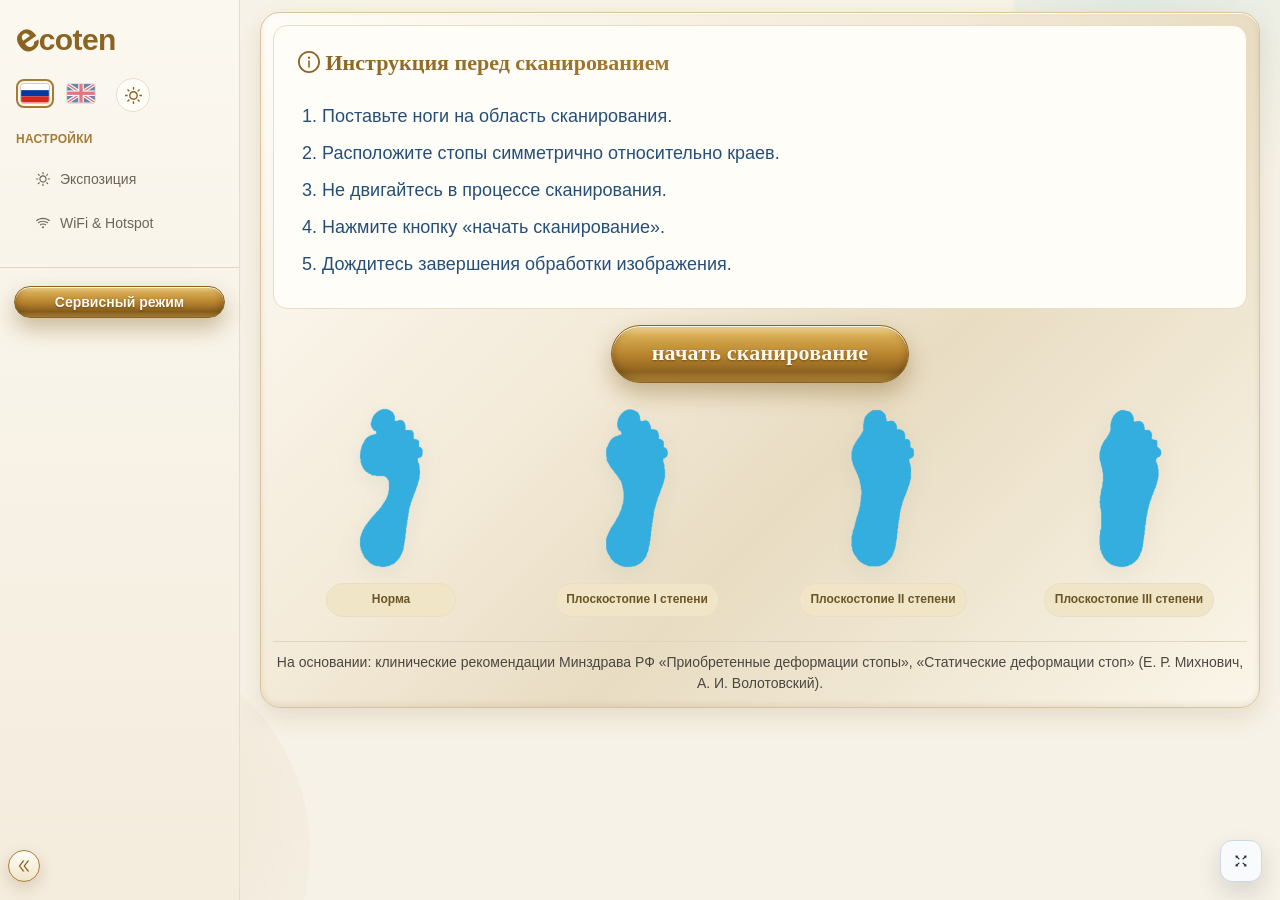
==== index.html @ 7c022a2a "Restore tablet and phone responsive rules" ====
<!doctype html>
<html lang="en">
  <head>
    <meta charset="UTF-8" />
    <meta name="color-scheme" content="light dark" />
    <link rel="icon" href="./favicon.ico" />
    <link rel="manifest" href="./manifest.webmanifest" />
    <meta name="theme-color" content="#1d4ed8" />
    <meta name="viewport" content="width=device-width, initial-scale=1.0" />
    <title>FootScaner</title>
    <script type="module" crossorigin src="./assets/index-CBvebyH_.js"></script>
    <link rel="stylesheet" crossorigin href="./assets/index-CEYb3QQ7.css">
  </head>
  <body><div id="root"></div></body>
</html>
---- assets/index-CEYb3QQ7.css ----
html,body{width:100%;height:100%}input::-ms-clear,input::-ms-reveal{display:none}*,*:before,*:after{box-sizing:border-box}html{font-family:sans-serif;line-height:1.15;-webkit-text-size-adjust:100%;-ms-text-size-adjust:100%;-ms-overflow-style:scrollbar;-webkit-tap-highlight-color:rgba(0,0,0,0)}body{margin:0}[tabindex="-1"]:focus{outline:none}hr{box-sizing:content-box;height:0;overflow:visible}h1,h2,h3,h4,h5,h6{margin-top:0;margin-bottom:.5em;font-weight:500}p{margin-top:0;margin-bottom:1em}abbr[title],abbr[data-original-title]{-webkit-text-decoration:underline dotted;text-decoration:underline dotted;border-bottom:0;cursor:help}address{margin-bottom:1em;font-style:normal;line-height:inherit}input[type=text],input[type=password],input[type=number],textarea{-webkit-appearance:none}ol,ul,dl{margin-top:0;margin-bottom:1em}ol ol,ul ul,ol ul,ul ol{margin-bottom:0}dt{font-weight:500}dd{margin-bottom:.5em;margin-left:0}blockquote{margin:0 0 1em}dfn{font-style:italic}b,strong{font-weight:bolder}small{font-size:80%}sub,sup{position:relative;font-size:75%;line-height:0;vertical-align:baseline}sub{bottom:-.25em}sup{top:-.5em}pre,code,kbd,samp{font-size:1em;font-family:SFMono-Regular,Consolas,Liberation Mono,Menlo,Courier,monospace}pre{margin-top:0;margin-bottom:1em;overflow:auto}figure{margin:0 0 1em}img{vertical-align:middle;border-style:none}a,area,button,[role=button],input:not([type=range]),label,select,summary,textarea{touch-action:manipulation}table{border-collapse:collapse}caption{padding-top:.75em;padding-bottom:.3em;text-align:left;caption-side:bottom}input,button,select,optgroup,textarea{margin:0;color:inherit;font-size:inherit;font-family:inherit;line-height:inherit}button,input{overflow:visible}button,select{text-transform:none}button,html [type=button],[type=reset],[type=submit]{-webkit-appearance:button}button::-moz-focus-inner,[type=button]::-moz-focus-inner,[type=reset]::-moz-focus-inner,[type=submit]::-moz-focus-inner{padding:0;border-style:none}input[type=radio],input[type=checkbox]{box-sizing:border-box;padding:0}input[type=date],input[type=time],input[type=datetime-local],input[type=month]{-webkit-appearance:listbox}textarea{overflow:auto;resize:vertical}fieldset{min-width:0;margin:0;padding:0;border:0}legend{display:block;width:100%;max-width:100%;margin-bottom:.5em;padding:0;color:inherit;font-size:1.5em;line-height:inherit;white-space:normal}progress{vertical-align:baseline}[type=number]::-webkit-inner-spin-button,[type=number]::-webkit-outer-spin-button{height:auto}[type=search]{outline-offset:-2px;-webkit-appearance:none}[type=search]::-webkit-search-cancel-button,[type=search]::-webkit-search-decoration{-webkit-appearance:none}::-webkit-file-upload-button{font:inherit;-webkit-appearance:button}output{display:inline-block}summary{display:list-item}template{display:none}[hidden]{display:none!important}.camera-preview-image{margin-top:8px}.camera-preview-image .ant-image{display:block;width:100%}.camera-preview-image .ant-image-img{display:block;width:100%;height:180px;object-fit:contain;border-radius:12px;background:#f5f7fb}.camera-preview-image .ant-image-mask{border-radius:12px}.camera-preview-loader{display:flex;align-items:center;justify-content:center;width:100%;height:180px;border-radius:12px;background:#f5f7fb}@media(max-width:767px){.camera-bindings-actions{width:100%;display:grid;grid-template-columns:1fr;gap:8px}.camera-bindings-actions .ant-btn{width:100%}.camera-bindings-table .ant-table-cell{padding:8px!important}.camera-bindings-table .ant-radio-group{display:flex;flex-wrap:wrap;gap:8px}.camera-bindings-table .ant-radio-wrapper{margin-inline-end:0}.camera-preview-image .ant-image-img,.camera-preview-loader{height:160px}}.camera-settings-page{width:100%;max-width:1500px}.camera-settings-actions{margin-top:12px}.camera-settings-empty{margin-top:20px;margin-bottom:0}.camera-mask-grid,.camera-settings-preview-alert{margin-top:16px}.camera-preview-image{display:block;width:100%;height:auto;margin-top:10px;border-radius:6px;background:#111}.camera-mask-editor{position:relative;width:100%;margin-top:10px;line-height:0;overflow:hidden;border-radius:6px;background:#111;touch-action:none;-webkit-user-select:none;user-select:none}.camera-mask-editor img{display:block;width:100%;height:auto;pointer-events:none}.camera-mask-editor svg{position:absolute;inset:0;width:100%;height:100%;cursor:crosshair;touch-action:none}.camera-mask-rect{fill:#00000094;stroke:#ff4d4f;stroke-width:2px;cursor:move}.camera-mask-handle{fill:#fff;stroke:#ff4d4f;stroke-width:2px;cursor:nwse-resize}.exposure-controls{display:flex;align-items:center;gap:16px;max-width:900px}.exposure-slider{flex:1;min-width:220px}@media(max-width:767px){.exposure-controls{align-items:stretch;flex-direction:column;gap:6px}}.auto-exposure-btn{height:44px;padding:0 22px;font-size:16px;border-radius:10px}.auto-exposure-status{margin-top:12px;padding:12px 14px;border:1px solid #d9e2ef;border-radius:10px;background:#f8fbff}.auto-exposure-meta{display:flex;align-items:center;gap:12px;flex-wrap:wrap;font-size:14px;color:#475569}.auto-exposure-meta>span:first-child{flex:1}.focus-table-wrap{overflow-x:auto}@media(max-width:767px){.focus-settings-page .ant-card-head{min-height:44px;padding:0 10px}.focus-settings-page .ant-card-head-title{font-size:16px}.focus-settings-page .ant-card-body{padding:10px}.focus-actions-row{width:100%;display:grid;grid-template-columns:1fr;gap:8px}.focus-actions-row .ant-btn{width:100%}.focus-stats-row{width:100%;gap:10px!important}.focus-stats-row .ant-statistic{width:100%}}.frp-config-editor textarea{font-family:Fira Code,Courier New,monospace}@media(max-width:767px){.frp-settings-page .ant-card-head{min-height:44px;padding:0 10px}.frp-settings-page .ant-card-head-title{font-size:16px}.frp-settings-page .ant-card-body{padding:10px}.frp-action-row{width:100%;display:grid;grid-template-columns:1fr;gap:8px}.frp-action-row .ant-btn{width:100%}}.xterm{cursor:text;position:relative;user-select:none;-ms-user-select:none;-webkit-user-select:none}.xterm.focus,.xterm:focus{outline:none}.xterm .xterm-helpers{position:absolute;top:0;z-index:5}.xterm .xterm-helper-textarea{padding:0;border:0;margin:0;position:absolute;opacity:0;left:-9999em;top:0;width:0;height:0;z-index:-5;white-space:nowrap;overflow:hidden;resize:none}.xterm .composition-view{background:#000;color:#fff;display:none;position:absolute;white-space:nowrap;z-index:1}.xterm .composition-view.active{display:block}.xterm .xterm-viewport{background-color:#000;overflow-y:scroll;cursor:default;position:absolute;inset:0}.xterm .xterm-screen{position:relative}.xterm .xterm-screen canvas{position:absolute;left:0;top:0}.xterm-char-measure-element{display:inline-block;visibility:hidden;position:absolute;top:0;left:-9999em;line-height:normal}.xterm.enable-mouse-events{cursor:default}.xterm.xterm-cursor-pointer,.xterm .xterm-cursor-pointer{cursor:pointer}.xterm.column-select.focus{cursor:crosshair}.xterm .xterm-accessibility:not(.debug),.xterm .xterm-message{position:absolute;inset:0;z-index:10;color:transparent;pointer-events:none}.xterm .xterm-accessibility-tree:not(.debug) *::selection{color:transparent}.xterm .xterm-accessibility-tree{font-family:monospace;-webkit-user-select:text;user-select:text;white-space:pre}.xterm .xterm-accessibility-tree>div{transform-origin:left;width:fit-content}.xterm .live-region{position:absolute;left:-9999px;width:1px;height:1px;overflow:hidden}.xterm-dim{opacity:1!important}.xterm-underline-1{text-decoration:underline}.xterm-underline-2{text-decoration:double underline}.xterm-underline-3{text-decoration:wavy underline}.xterm-underline-4{text-decoration:dotted underline}.xterm-underline-5{text-decoration:dashed underline}.xterm-overline{text-decoration:overline}.xterm-overline.xterm-underline-1{text-decoration:overline underline}.xterm-overline.xterm-underline-2{text-decoration:overline double underline}.xterm-overline.xterm-underline-3{text-decoration:overline wavy underline}.xterm-overline.xterm-underline-4{text-decoration:overline dotted underline}.xterm-overline.xterm-underline-5{text-decoration:overline dashed underline}.xterm-strikethrough{text-decoration:line-through}.xterm-screen .xterm-decoration-container .xterm-decoration{z-index:6;position:absolute}.xterm-screen .xterm-decoration-container .xterm-decoration.xterm-decoration-top-layer{z-index:7}.xterm-decoration-overview-ruler{z-index:8;position:absolute;top:0;right:0;pointer-events:none}.xterm-decoration-top{z-index:2;position:relative}.xterm .xterm-scrollable-element>.scrollbar{cursor:default}.xterm .xterm-scrollable-element>.scrollbar>.scra{cursor:pointer;font-size:11px!important}.xterm .xterm-scrollable-element>.visible{opacity:1;background:#0000;transition:opacity .1s linear;z-index:11}.xterm .xterm-scrollable-element>.invisible{opacity:0;pointer-events:none}.xterm .xterm-scrollable-element>.invisible.fade{transition:opacity .8s linear}.xterm .xterm-scrollable-element>.shadow{position:absolute;display:none}.xterm .xterm-scrollable-element>.shadow.top{display:block;top:0;left:3px;height:3px;width:100%;box-shadow:var(--vscode-scrollbar-shadow, #000) 0 6px 6px -6px inset}.xterm .xterm-scrollable-element>.shadow.left{display:block;top:3px;left:0;height:100%;width:3px;box-shadow:var(--vscode-scrollbar-shadow, #000) 6px 0 6px -6px inset}.xterm .xterm-scrollable-element>.shadow.top-left-corner{display:block;top:0;left:0;height:3px;width:3px}.xterm .xterm-scrollable-element>.shadow.top.left{box-shadow:var(--vscode-scrollbar-shadow, #000) 6px 0 6px -6px inset}.diag-page{width:100%}.diag-finding{border-left-width:4px}.diag-critical{border-left-color:#cf1322}.diag-warning{border-left-color:#fa8c16}.diag-info{border-left-color:#1677ff}.diag-raw{max-height:360px;overflow:auto;background:#0d1117;color:#c9d1d9;padding:12px;border-radius:6px;font-size:12px;line-height:1.5;white-space:pre-wrap;word-break:break-word}.diag-terminal{width:100%;height:60vh;min-height:380px;background:#0d1117;border-radius:6px;padding:8px;overflow:hidden}.scan-page{height:100%;width:100%}.scan-page{--scan-accent: #f4a6b8;--scan-accent-tint: #fdeef3;--scan-accent-edge: #f3c6d2;--scan-accent-hover: #ef8fa6;--scan-accent-active: #e87e98}.scan-page[data-scan-theme=mustard]{--scan-accent: #e0a62b;--scan-accent-tint: #fdf3dd;--scan-accent-edge: #f0d59a;--scan-accent-hover: #d2981d;--scan-accent-active: #c28b16}.scan-page[data-scan-theme=teal]{--scan-accent: #1aa6a6;--scan-accent-tint: #e2f6f6;--scan-accent-edge: #a9e0e0;--scan-accent-hover: #169191;--scan-accent-active: #127c7c}.scan-page[data-scan-theme=coral]{--scan-accent: #f0805a;--scan-accent-tint: #fdeee8;--scan-accent-edge: #f6c4b0;--scan-accent-hover: #e06d45;--scan-accent-active: #cf5d37}.scan-page[data-scan-theme=sage]{--scan-accent: #7fb069;--scan-accent-tint: #eef6ea;--scan-accent-edge: #c6dfb8;--scan-accent-hover: #6f9d5b;--scan-accent-active: #61894f}.scan-page[data-scan-theme=violet]{--scan-accent: #7c3aed;--scan-accent-tint: #f1eafe;--scan-accent-edge: #d6c2fb;--scan-accent-hover: #6d28d9;--scan-accent-active: #5b21b6}.scan-page[data-scan-theme=indigo]{--scan-accent: #1d4ed8;--scan-accent-tint: #e8eefc;--scan-accent-edge: #bcd0f7;--scan-accent-hover: #1a44bd;--scan-accent-active: #17399f}.scan-page[data-scan-theme=magenta]{--scan-accent: #d61f8c;--scan-accent-tint: #fce6f3;--scan-accent-edge: #f7b8dd;--scan-accent-hover: #bd1a7b;--scan-accent-active: #a3156a}.scan-page[data-scan-theme=emerald]{--scan-accent: #059669;--scan-accent-tint: #e3f7ef;--scan-accent-edge: #a8e3cd;--scan-accent-hover: #048357;--scan-accent-active: #047048}.scan-page[data-scan-theme=azure]{--scan-accent: #0ea5e9;--scan-accent-tint: #e5f5fd;--scan-accent-edge: #a5dbf5;--scan-accent-hover: #0c91cf;--scan-accent-active: #0a7db3}.scan-theme-switch{display:flex;gap:8px;flex-wrap:wrap;justify-content:center;align-items:center;padding:4px 0}.scan-theme-swatch{width:34px;height:34px;border-radius:50%;border:2px solid transparent;cursor:pointer;padding:0;box-shadow:inset 0 0 0 1px #00000014}.scan-theme-swatch.is-active{border-color:#1d4ed8;box-shadow:0 0 0 2px #fff,0 0 0 4px #1d4ed8}.scan-page>.ant-space-item:first-child{flex:1;min-height:0}.scan-instruction-card{border:1px solid #dfe6ee;border-radius:8px;height:100%;width:100%}.scan-instruction-card .ant-card-body{height:100%}.scan-placeholder-wrap{display:flex;flex-direction:column;gap:16px;height:100%;min-height:0}.scan-placeholder-wrap>.scan-info-box{flex:0 0 auto}.scan-start-btn-row{flex:0 0 auto;display:flex;justify-content:center}.scan-reference-grow{flex:1 1 auto;min-height:0;display:flex}.scan-info-box{background:var(--scan-accent-tint, #dbe9f8);border:1px solid var(--scan-accent-edge, #c9dbee);border-radius:8px;padding:20px 24px;font-size:18px}.scan-rule-title{margin-bottom:14px;color:#27517b;font-weight:600;font-size:22px}.scan-rules{margin:0;padding-left:24px;color:#264f78;font-size:18px;line-height:1.45}.scan-rules li{margin-bottom:10px}.scan-rules li:last-child{margin-bottom:0}.scan-progress-box{display:flex;flex-direction:column;gap:12px;background:#edf3fb;border:1px solid #d6e4f3;border-radius:8px;padding:20px 24px;width:100%;font-size:18px}.scan-result-header{display:flex;justify-content:space-between;align-items:center;gap:12px;margin-bottom:6px}.scan-result-preview-wrap{flex:1 1 auto;min-height:0;height:auto;border:1px solid #dbe3ef;border-radius:12px;background:#f6f9fd;padding:10px;display:flex;align-items:center;justify-content:center}.scan-result-image{max-height:100%;max-width:100%;width:auto;height:auto;object-fit:contain;cursor:zoom-in;border-radius:10px;margin:auto}.scan-result-image .ant-image-img{max-height:100%;max-width:100%;width:auto;height:auto;object-fit:contain;border-radius:10px}.scan-save-native-btn{width:100%;height:auto;min-height:44px;padding:10px 14px;border-radius:10px;white-space:normal;line-height:1.3;text-align:center;justify-content:center}.scan-instruction-card .ant-btn-lg{height:52px;padding:0 26px;font-size:18px;border-radius:10px}.scan-instruction-card .scan-start-btn.ant-btn{border-radius:999px;height:58px;padding:0 40px;font-size:20px;font-weight:600;color:#fff;background:var(--scan-accent, #f4a6b8);border:1px solid var(--scan-accent, #f4a6b8);box-shadow:0 4px 14px #0f172a1f}.scan-instruction-card .scan-start-btn.ant-btn:hover,.scan-instruction-card .scan-start-btn.ant-btn:focus{color:#fff;background:var(--scan-accent-hover, #ef8fa6);border-color:var(--scan-accent-hover, #ef8fa6)}.scan-instruction-card .scan-start-btn.ant-btn:active{background:var(--scan-accent-active, #e87e98);border-color:var(--scan-accent-active, #e87e98)}.scan-instruction-card .scan-start-btn.ant-btn:disabled{color:#fff;background:var(--scan-accent, #f4a6b8);border-color:var(--scan-accent, #f4a6b8);opacity:.6}.scan-progress-box .ant-typography{font-size:18px}.scan-capture-done-alert{margin-top:2px}.flatfoot-reference{margin:0;display:flex;flex-direction:column;align-items:stretch;gap:8px;width:100%;flex:1 1 auto;min-height:0}.flatfoot-reference-plates{display:flex;flex:1 1 auto;min-width:0;min-height:0}.flatfoot-reference-image{max-width:100%;max-height:100%;width:auto;height:auto;object-fit:contain;margin:auto;display:block}.flatfoot-reference-notice{flex:0 0 auto;min-width:0;border-left:0;padding-left:0;font-size:14px;font-weight:700;line-height:1.4;color:#4a5563;text-align:center;overflow-wrap:break-word;word-break:break-word;-webkit-hyphens:auto;hyphens:auto}.flatfoot-reference-warning{width:100%;background:#fff4e5;border:1px solid #ffbb78;color:#873800;border-radius:8px;padding:8px 12px;font-size:13px;line-height:1.35;text-align:center}.scan-result-layout{display:flex;flex-direction:column;gap:14px;width:100%;flex:1 1 auto;min-height:0}.scan-result-top{display:flex;gap:18px;width:100%;flex:1 1 auto;align-items:stretch;min-height:0}.scan-result-left{flex:0 0 30%;width:30%;min-width:0;min-height:0;display:flex;flex-direction:column;gap:12px}.scan-result-right{flex:1;min-width:360px;min-height:0;display:flex;flex-direction:column;gap:12px;border:1px solid #dbe3ef;border-radius:14px;background:#f8fbff;padding:12px}.scan-result-right .ant-input{font-size:16px}.flatfoot-types-wrap{border:1px solid #dbe3ef;border-radius:14px;background:#f6f9fd;padding:10px;flex:0 0 auto;min-height:0}.flatfoot-types-wrap .flatfoot-reference{flex:0 0 auto;gap:6px}.flatfoot-types-wrap .flatfoot-reference-plates{flex:0 0 auto}.flatfoot-types-wrap .flatfoot-reference-image{max-height:none;width:100%;height:auto}.scan-info-box-compact{border:1px solid #cfdaeb;border-radius:14px;background:#eef4fd;padding:14px;display:flex;flex-direction:column;gap:6px}.scan-result-actions-row{display:grid;grid-template-columns:1fr;gap:10px}@media(max-width:1199px){.scan-placeholder-wrap{min-height:0;gap:12px}.scan-info-box{padding:16px 18px;font-size:16px}.scan-rule-title{font-size:20px}.scan-rules{font-size:16px;padding-left:20px}.scan-progress-box{padding:16px 18px;font-size:16px}.scan-progress-box .ant-typography{font-size:16px}.scan-result-top{flex-direction:column;height:auto;flex:0 0 auto}.scan-result-left{flex:initial;width:100%}.scan-result-right{min-width:0;width:100%}.scan-result-preview-wrap{min-height:200px}.scan-result-image,.scan-result-image .ant-image-img{max-height:min(40vh,300px)}}@media(max-width:991px){.scan-result-actions-row{grid-template-columns:1fr}}@media(max-width:767px){.scan-page{height:auto;min-height:100%}.scan-instruction-card{border-radius:10px}.scan-instruction-card .ant-card-body{padding:10px}.scan-placeholder-wrap{gap:10px}.scan-info-box{padding:10px 12px;font-size:14px}.scan-rule-title{font-size:16px;margin-bottom:8px}.scan-rules{font-size:14px;line-height:1.3;padding-left:18px}.scan-rules li{margin-bottom:4px}.flatfoot-reference{gap:6px}.flatfoot-reference-notice{font-size:12px;padding-top:4px}}@media(max-width:900px)and (max-height:480px)and (orientation:landscape){.scan-info-box{padding:8px 12px}.scan-rule-title{font-size:14px;margin-bottom:6px}.scan-rules{font-size:13px;line-height:1.25}.scan-rules li{margin-bottom:2px}.flatfoot-reference-plates,.flatfoot-reference-warning{display:none}}.image-context-backdrop{position:fixed;inset:0;z-index:1000;background:#0f172a47}.image-context-menu{position:fixed;z-index:1001;min-width:208px;background:#fff;border-radius:10px;border:1px solid #dbe3ef;box-shadow:0 12px 32px #0f172a38;padding:4px}.image-context-menu button{display:block;width:100%;text-align:left;padding:12px 14px;font-size:15px;background:transparent;border:none;border-radius:8px;cursor:pointer;color:#0f172a}.image-context-menu button:hover,.image-context-menu button:focus-visible{background:#f1f5f9;outline:none}.image-context-menu button.image-context-cancel{color:#64748b}.stitching-calibration-page{width:100%;height:100%;overflow:auto;padding-right:4px}.stitching-calibration-page .ant-card{border:1px solid #dfe6ee;border-radius:8px}.wifi-network-list{max-height:280px;overflow-y:auto;margin-bottom:12px;border:1px solid #f0f0f0;border-radius:8px}.wifi-network-item{cursor:pointer;padding-inline:12px!important}.wifi-network-row{width:100%;display:flex;align-items:center;justify-content:space-between;gap:10px}.wifi-network-main{min-width:0;display:flex;align-items:center;gap:6px;flex-wrap:wrap}.wifi-network-ssid{max-width:240px}@media(max-width:767px){.wifi-settings-page .ant-card-head{min-height:44px;padding:0 10px}.wifi-settings-page .ant-card-head-title{font-size:16px}.wifi-settings-page .ant-card-body{padding:10px}.wifi-action-row{width:100%;display:grid;grid-template-columns:1fr;gap:8px}.wifi-action-row .ant-btn{width:100%}.wifi-network-list{max-height:min(46vh,340px)}.wifi-network-row{align-items:flex-start;flex-direction:column;gap:6px}.wifi-network-main{width:100%}.wifi-network-ssid{max-width:100%}.wifi-modal-actions{width:100%;display:grid;grid-template-columns:1fr;gap:8px}.wifi-modal-actions .ant-btn{width:100%}}.app-shell{width:100%;height:100vh;background:#f2f4f8;overflow:hidden}.app-sider{background:#eceef2!important;border-right:1px solid #dde3ea;z-index:20;position:relative}.app-sider-top{position:relative;padding-top:0}.app-sider-backdrop{display:none}.app-sider-toggle{position:fixed;bottom:18px;left:8px;right:auto;z-index:40;width:32px;height:32px;border-radius:999px;border:1px solid #cfd7e3;background:#f8fafc;color:#334155;display:inline-flex;align-items:center;justify-content:center;cursor:pointer;box-shadow:0 6px 16px #0f172a1f}@media(max-width:767px){.app-sider-toggle{bottom:16px;left:12px;width:44px;height:44px}}.app-sider-toggle:hover{background:#eef2f7}.brand{font-size:42px;line-height:1;letter-spacing:-.03em;color:#222e3a;padding:24px 16px 22px;font-weight:500;display:flex;align-items:center;width:100%;background:none;border:none;cursor:pointer;text-align:left;font-family:inherit}.brand:hover{opacity:.7}.brand-icon{width:28px;height:28px;display:block}.lang-switch{display:flex;gap:8px;padding:0 16px 16px;align-items:center}.lang-switch-collapsed{justify-content:center;padding:0 0 12px;gap:6px}.lang-flag-btn{display:inline-flex;align-items:center;justify-content:center;padding:3px;background:none;border:2px solid transparent;border-radius:6px;cursor:pointer;line-height:0;opacity:.55;transition:opacity .15s ease,border-color .15s ease}.lang-flag-btn:hover{opacity:.85}.lang-flag-active{opacity:1;border-color:#c8102e}.menu-section-title{color:#6b7482;font-size:12px;font-weight:600;letter-spacing:.02em;text-transform:uppercase;padding:0 16px;margin:6px 0}.app-menu{background:transparent!important;border-inline-end:0!important}.app-menu .ant-menu-item{margin-inline:12px;border-radius:8px;color:#243447}.app-menu .ant-menu-item-selected{background:#dbe4ef!important;color:#1f3f66!important}.app-menu-secondary .ant-menu-item{color:#8893a2}.service-btn-wrap{padding:18px 14px;border-top:1px solid #dde3ea;margin-top:20px}.app-sider-collapsed .menu-section-title,.app-sider-collapsed .service-btn-wrap{display:none}.app-sider-collapsed .app-menu .ant-menu-item{margin-inline:6px}.app-sider-collapsed .app-menu{padding-top:8px}.app-sider-collapsed .app-sider-top{padding-top:0}.app-sider-collapsed .brand{justify-content:center;padding:24px 0 22px}.app-main-layout{background:#f8fafc;height:100%;min-width:0}html,body{overscroll-behavior-y:contain}.app-main-content{height:100%;min-width:0;padding:12px 20px;overflow-x:hidden;overflow-y:auto;position:relative;overscroll-behavior-y:contain}.app-fullscreen-btn{position:fixed;right:18px;bottom:18px;width:42px;height:42px;border-radius:12px;border:1px solid #cfd7e3;background:#f8fafc;color:#1f2a37;display:inline-flex;align-items:center;justify-content:center;cursor:pointer;box-shadow:0 10px 24px #0f172a24;z-index:30}.app-fullscreen-btn:hover{background:#eef2f7}@media(max-width:1199px){.app-sider{position:fixed!important;inset:0 auto 0 0;height:100vh;max-width:240px!important}.app-sider.ant-layout-sider-collapsed{flex:0 0 0px!important;max-width:0px!important;min-width:0px!important;width:0px!important;overflow:hidden!important}.brand{font-size:34px;padding:18px 14px 16px}.menu-section-title{padding:0 14px;margin:4px 0}.app-menu .ant-menu-item{margin-inline:8px}.service-btn-wrap{margin-top:auto;padding:14px 12px}.app-main-content{padding:10px 12px;overflow:auto}.app-sider-backdrop{display:block;position:fixed;inset:0;border:0;padding:0;margin:0;background:#11182759;z-index:15}}@media(min-width:768px)and (max-width:1199px){.app-sider+.app-main-layout{margin-left:240px}.app-sider.app-sider-collapsed+.app-main-layout{margin-left:72px}}@media(max-width:991px){.app-main-content{padding:10px}}.app-mobile-menu-btn,.app-mobile-header{display:none}@media(max-width:767px){.app-shell{height:100dvh}.app-sider.ant-layout-sider-collapsed{flex:0 0 0!important;max-width:0!important;min-width:0!important;width:0!important;overflow:hidden;border-right:0}.app-sider+.app-main-layout{margin-left:0!important}.app-main-content{padding:8px}.app-mobile-header{position:relative;height:40px;margin-bottom:8px;display:flex;align-items:center;justify-content:center}.app-mobile-menu-btn{position:absolute;left:0;top:0;width:40px;height:40px;border-radius:10px;border:1px solid #cfd7e3;background:#f8fafc;color:#1f2a37;display:inline-flex;align-items:center;justify-content:center;box-shadow:0 8px 20px #0f172a1f}.app-mobile-page-title{min-width:0;max-width:calc(100% - 56px);font-size:16px;font-weight:600;color:#1f2a37;text-align:center;white-space:nowrap;overflow:hidden;text-overflow:ellipsis}.app-fullscreen-btn{right:12px;bottom:12px;width:40px;height:40px;border-radius:10px}.app-main-content .ant-btn{min-height:40px}}@media(max-width:1199px){.app-fullscreen-btn{bottom:14px;right:14px}}@media(max-width:767px){.app-shell{height:100dvh}.app-main-content{padding:8px 8px 64px}.app-fullscreen-btn{width:44px;height:44px;right:12px;bottom:12px}.app-main-content .ant-btn,.app-main-content .ant-select-selector{min-height:44px}.app-main-content .ant-btn>span{line-height:1.4}.app-mobile-header{height:44px;margin-bottom:6px}.app-mobile-menu-btn{width:44px;height:44px}.app-mobile-page-title{font-size:15px}}@media(min-width:768px)and (max-width:1199px){.app-main-content{padding:12px 16px}}:root{color:#1d2b31;background-color:#f7f2e7;font-synthesis:none;text-rendering:optimizeLegibility;-webkit-font-smoothing:antialiased;-moz-osx-font-smoothing:grayscale}*{box-sizing:border-box}body{margin:0;min-width:320px}.scan-size-line{font-size:14px;line-height:1.45;color:#1f2430}.scan-size-headline{font-size:22px;font-weight:650;letter-spacing:-.2px}.scan-size-alt{font-size:13px;font-weight:400;color:#6b7280}.scan-size-block{display:flex;flex-direction:column;gap:5px;padding:10px 12px;background:#f7f8fa;border:1px solid #d4d8dd;border-radius:6px}.scan-size-title{font-size:11px;font-weight:600;color:#4b5563;letter-spacing:.3px}.scan-size-row{display:flex;align-items:baseline;gap:8px}.scan-size-key{font-size:13px;color:#6b7280;min-width:84px}.scan-size-val{font-size:15px;font-weight:650}.scan-size-val.big{font-size:22px;letter-spacing:-.2px}.scan-size-alt{font-size:13px;color:#6b7280}.scan-size-foot{font-size:12px;color:#6b7280;margin-top:2px}:root[data-wp-theme=dark]{--wp-bg:#1b1713;--wp-card:#241f19;--wp-line:#4a3b2a;--wp-ink:#f0e6d2;--wp-muted:#c4b49a;--wp-gold:#d9b26a;--wp-gold-deep:#e6c589;--wp-gold-soft:#3a3126;--wp-teal:#7fd1d1;--wp-rule:#4a3b2a;color:#f0e6d2;background-color:#1b1713;color-scheme:dark}:root[data-wp-theme=dark] body,:root[data-wp-theme=dark] #root{background:var(--wp-bg);color:var(--wp-ink)}:root[data-wp-theme=dark] body:before{background:radial-gradient(circle at 35% 35%,#d9b26a1a,#d9b26a00 70%)}:root[data-wp-theme=dark] body:after{background:radial-gradient(circle at 60% 40%,#60bec60f,#60bec600 70%)}:root[data-wp-theme=dark] .app-sider{background:linear-gradient(180deg,#241f19,#1b1713)!important;border-right-color:#4a3b2a!important}:root[data-wp-theme=dark] .brand,:root[data-wp-theme=dark] .ant-card-head-title,:root[data-wp-theme=dark] .ant-typography h1,:root[data-wp-theme=dark] .ant-typography h2,:root[data-wp-theme=dark] .ant-typography h3,:root[data-wp-theme=dark] .scan-page h1,:root[data-wp-theme=dark] .scan-page h2,:root[data-wp-theme=dark] .scan-page h3,:root[data-wp-theme=dark] .scan-rule-title{color:var(--wp-gold-deep)!important}:root[data-wp-theme=dark] .app-menu .ant-menu-item{color:#e6d9c2!important}:root[data-wp-theme=dark] .app-menu .ant-menu-item-selected,:root[data-wp-theme=dark] .app-menu .ant-menu-item-active{background:var(--wp-gold-soft)!important;color:var(--wp-gold-deep)!important}:root[data-wp-theme=dark] .menu-section-title{color:var(--wp-gold)!important}:root[data-wp-theme=dark] .scan-page[data-scan-theme]{--scan-accent:#d9b26a!important;--scan-accent-tint:#2e261d!important;--scan-accent-edge:#4a3b2a!important;--scan-accent-hover:#e6c589!important;--scan-accent-active:#c79a4c!important}:root[data-wp-theme=dark] .scan-instruction-card,:root[data-wp-theme=dark] .scan-progress-box{background:var(--wp-card)!important;border-color:var(--wp-line)!important}:root[data-wp-theme=dark] .scan-rules li{color:var(--wp-ink)!important}:root[data-wp-theme=dark] .scan-info-box,:root[data-wp-theme=dark] .scan-size-block{background:#2e261d!important;border-color:#4a3b2a!important}:root[data-wp-theme=dark] .scan-size-headline{color:var(--wp-gold-deep)!important}:root[data-wp-theme=dark] .flatfoot-reference{background:var(--wp-card)!important;border-color:var(--wp-line)!important}:root{--wp-bg:#f7f2e7;--wp-card:#fbf8f0;--wp-line:#e8ddc6;--wp-ink:#1d2b31;--wp-muted:#5b5a52;--wp-gold:#a67c34;--wp-gold-deep:#8a6423;--wp-gold-soft:#f1e5c8;--wp-teal:#2f6f77;--wp-rule:#ded4c0;color:#1d2b31;background-color:#f7f2e7}html,body,#root{background:var(--wp-bg);color:var(--wp-ink)}body{position:relative}body:before,body:after{content:"";position:fixed;border-radius:50%;pointer-events:none;z-index:0}body:before{top:-140px;right:-90px;width:360px;height:360px;background:radial-gradient(circle at 35% 35%,#60bec629,#60bec600 70%)}body:after{bottom:-160px;left:-110px;width:420px;height:420px;background:radial-gradient(circle at 60% 40%,#ba965021,#ba965000 70%)}.app-shell,.app-main-layout,.app-main-content{background:transparent}.app-main-content{position:relative;z-index:1}.app-sider{background:linear-gradient(180deg,#fbf8f0,#f4ecdd)!important;border-right:1px solid var(--wp-line)!important}.brand{color:var(--wp-gold-deep)!important;font-weight:700!important;font-size:30px!important;letter-spacing:-.02em!important}.brand-icon{border-radius:8px}.lang-flag-btn{border-radius:8px!important}.lang-flag-active{border-color:var(--wp-gold)!important}.menu-section-title{color:var(--wp-gold)!important;font-weight:700!important}.app-menu .ant-menu-item{color:#3f3b33!important;border-radius:12px!important}.app-menu .ant-menu-item-selected,.app-menu .ant-menu-item-active{background:var(--wp-gold-soft)!important;color:var(--wp-gold-deep)!important}.app-menu .ant-menu-item-selected:after{display:none!important}.app-menu-secondary .ant-menu-item{color:#6b6556!important}.service-btn-wrap{border-top:1px solid var(--wp-rule)!important}.service-btn-wrap .ant-btn{background:linear-gradient(180deg,#e7c477,#cf9f4b 50%,#a97c2f)!important;color:#fffaf0!important;border-color:var(--wp-gold-deep)!important;border-radius:999px!important;font-weight:700!important;box-shadow:0 8px 18px #82602042}.app-sider-toggle{border-color:var(--wp-gold)!important;background:linear-gradient(180deg,#fffdf8,#f1e5c8)!important;color:var(--wp-gold-deep)!important;box-shadow:0 6px 16px #785c2038!important}.app-mobile-header,.app-mobile-menu-btn{background:var(--wp-card)!important;border-color:var(--wp-line)!important;color:var(--wp-gold-deep)!important}.app-sider-backdrop{background:#20190d99!important}.ant-card-head-title,.ant-modal-title,.ant-typography h1,.ant-typography h2,.ant-typography h3,.scan-page h1,.scan-page h2,.scan-page h3,.scan-rule-title{font-family:Georgia,"PT Serif",serif!important;color:var(--wp-gold-deep)!important}.ant-typography-secondary{color:var(--wp-muted)!important}.scan-page[data-scan-theme]{--scan-accent:#a67c34!important;--scan-accent-tint:#fdf3dd!important;--scan-accent-edge:#e8ddc6!important;--scan-accent-hover:#8a6423!important;--scan-accent-active:#7a5620!important}.scan-instruction-card{background:var(--wp-card)!important;border:1px solid var(--wp-line)!important;border-radius:20px!important;box-shadow:0 12px 30px #785c2017!important}.scan-rules li{font-size:clamp(15px,1.6vw,18px)!important;line-height:1.5!important;margin-bottom:10px!important}.scan-info-box,.scan-size-block{background:#fffdf8!important;border:1px solid var(--wp-line)!important;border-radius:14px!important}.scan-progress-box{background:var(--wp-card)!important;border:1px solid var(--wp-line)!important;border-radius:20px!important}.scan-size-headline{font-family:Georgia,"PT Serif",serif!important;font-size:30px!important;color:var(--wp-gold-deep)!important}.scan-size-val.big{font-size:28px!important;color:var(--wp-gold)!important}.ff-pill-row{display:grid;grid-template-columns:repeat(4,1fr);gap:10px;width:100%}.ff-pill-cell{display:flex;flex-direction:column;align-items:center;justify-content:flex-start;text-align:center;min-width:0;padding:6px}.ff-pill-foot{display:block;width:100%;max-height:170px;object-fit:contain;margin:0 auto;filter:drop-shadow(0 6px 10px rgba(120,150,150,.12))}.ff-pill-badge{display:inline-block;box-sizing:border-box;max-width:100%;background:#f1e5c8;border:1px solid #e8ddc6;border-radius:999px;padding:5px 10px;margin-top:8px;font:600 12px/1.3 -apple-system,sans-serif;color:#6b5625;white-space:normal;overflow-wrap:anywhere}:root[data-wp-theme=dark] .ff-pill-foot{filter:none}:root[data-wp-theme=dark] .ff-pill-badge{background:#3a3126;border-color:#4a3b2a;color:#e6c589}.flatfoot-types-wrap{background:transparent!important;border:0!important;border-radius:16px!important;padding:6px 4px!important}.scan-result-right{background:var(--wp-card)!important;border:1px solid var(--wp-line)!important;border-radius:20px!important;box-shadow:0 12px 30px #785c2017!important}.scan-info-box-compact{background:#fffdf8!important;border:1px solid var(--wp-line)!important;border-radius:14px!important}.flatfoot-reference-notice{font:500 13px/1.55 -apple-system,sans-serif!important;color:#4a4740!important;margin-top:14px!important;padding-top:12px!important;border-top:1px solid var(--wp-rule)!important}:root[data-wp-theme=dark] .scan-result-preview-wrap,:root[data-wp-theme=dark] .scan-info-box-compact{background:#241f19!important;border-color:#4a3b2a!important}:root[data-wp-theme=dark] .flatfoot-reference-notice{color:#c4b49a!important;border-top-color:#4a3b2a!important}@media(max-width:760px){.ff-pill-row{grid-template-columns:repeat(2,1fr)!important;gap:8px!important}.ff-pill-foot{max-height:130px!important}.ff-pill-badge{font-size:11px!important;padding:5px 10px!important;margin-top:6px!important;line-height:1.3!important}}@media(max-width:420px){.ff-pill-foot{max-height:110px!important}.ff-pill-badge{font-size:10px!important;padding:4px 8px!important}}.scan-instruction-card .scan-start-btn.ant-btn{font-family:Georgia,"PT Serif",Times New Roman,serif!important;font-size:clamp(17px,2.4vw,22px)!important;font-weight:700!important;letter-spacing:.2px!important;color:#fffaf0!important;border:1px solid #8a6423!important;background:linear-gradient(180deg,#e7c477,#cf9f4b 48%,#a97c2f)!important;box-shadow:0 10px 20px #82602042,inset 0 1px #ffffff80,inset 0 -3px 8px #5a3c0a40!important;text-shadow:0 1px 1px rgba(90,60,10,.35)!important}.scan-instruction-card .scan-start-btn.ant-btn:hover,.scan-instruction-card .scan-start-btn.ant-btn:focus{color:#fffaf0!important;background:linear-gradient(180deg,#efce8c,#d7a94f 50%,#b6862f)!important;border-color:#8a6423!important}.scan-instruction-card .scan-start-btn.ant-btn:active{background:linear-gradient(180deg,#d7a94f,#b6862f)!important;border-color:#8a6423!important}.scan-instruction-card .scan-start-btn.ant-btn:disabled{color:#fffaf0!important;background:linear-gradient(180deg,#e7c477,#cf9f4b 48%,#a97c2f)!important;border-color:#8a6423!important}:root[data-wp-theme=dark] .scan-instruction-card .scan-start-btn.ant-btn{color:#1b1713!important;text-shadow:none!important;background:linear-gradient(180deg,#e6c589,#d9b26a)!important;border-color:#a97c2f!important}.scan-rule-title,.ant-card-head-title,.ant-modal-title{font-family:Georgia,"PT Serif",Times New Roman,serif!important}.scan-instruction-card .scan-start-btn.ant-btn{text-transform:lowercase!important}.scan-instruction-card .scan-start-btn.ant-btn:first-letter{text-transform:lowercase!important}.scan-result-right{border:0!important;box-shadow:none!important;background:transparent!important;padding:4px 2px!important}.scan-info-box-compact{border:1px solid var(--wp-line)!important;background:var(--wp-card)!important}:root[data-wp-theme=dark] .scan-info-box-compact{border-color:#4a3b2a!important;background:#241f19!important}.scan-result-top{background:var(--wp-card)!important;border:1px solid var(--wp-line)!important;border-radius:20px!important;box-shadow:0 12px 30px #785c2017!important;padding:14px!important;gap:10px!important}:root[data-wp-theme=dark] .scan-result-top{background:#241f19!important;border-color:#4a3b2a!important;box-shadow:0 12px 30px #0000004d!important}.scan-result-left,.scan-result-right{background:transparent!important;border:0!important;box-shadow:none!important;padding:0!important;gap:10px!important}.scan-result-preview-wrap{background:transparent!important;border:0!important;box-shadow:none!important;padding:0!important}.scan-save-native-btn{background:transparent!important;border:0!important;box-shadow:none!important;color:var(--wp-gold-deep)!important}.scan-save-native-btn:hover{background:var(--wp-gold-soft)!important}:root[data-wp-theme=dark] .scan-save-native-btn{color:#e6c589!important}:root[data-wp-theme=dark] .scan-save-native-btn:hover{background:#3a3126!important}.scan-info-box-compact{background:transparent!important;border:0!important;border-top:1px solid var(--wp-rule)!important;border-radius:0!important;box-shadow:none!important;padding:12px 2px 0!important}.scan-result-top{background:transparent!important;border:0!important;box-shadow:none!important;padding:0!important;gap:14px!important}.scan-result-left{background:transparent!important;border:0!important;box-shadow:none!important;padding:0!important}.scan-result-preview-wrap{background:var(--wp-card)!important;border:1px solid var(--wp-line)!important;border-radius:20px!important;box-shadow:0 12px 30px #785c2017!important;padding:12px!important}:root[data-wp-theme=dark] .scan-result-preview-wrap{background:#241f19!important;border-color:#4a3b2a!important}.scan-save-native-btn{background:#fff!important;border:1px solid var(--wp-line)!important;border-radius:14px!important;box-shadow:0 8px 20px #785c2014!important;color:var(--wp-gold-deep)!important;padding:12px 16px!important}:root[data-wp-theme=dark] .scan-save-native-btn{background:#241f19!important;border-color:#4a3b2a!important;color:#e6c589!important}.scan-result-right{background:var(--wp-card)!important;border:1px solid var(--wp-line)!important;border-radius:20px!important;box-shadow:0 12px 30px #785c2017!important;padding:14px!important;display:flex!important;flex-direction:column!important}:root[data-wp-theme=dark] .scan-result-right{background:#241f19!important;border-color:#4a3b2a!important}.flatfoot-types-wrap{background:transparent!important;border:0!important;border-radius:0!important;padding:0!important;box-shadow:none!important;flex:1 1 auto!important}.scan-info-box-compact{background:transparent!important;border:0!important;border-top:1px solid var(--wp-rule)!important;border-radius:0!important;box-shadow:none!important;padding:12px 2px 0!important;margin-top:8px!important;flex:0 0 auto!important}.flatfoot-reference-notice{border-top:1px solid var(--wp-rule)!important;margin-top:10px!important;padding-top:10px!important}:root[data-wp-theme=dark] .scan-info-box-compact,:root[data-wp-theme=dark] .flatfoot-reference-notice{border-top-color:#4a3b2a!important}.scan-result-layout .ant-card,.ant-card.scan-instruction-card,.scan-page .ant-card{height:auto!important;min-height:0!important}.scan-result-layout,.scan-result-layout>.ant-card{height:auto!important;min-height:100%!important;overflow:visible!important}.app-sider-top{display:flex;align-items:center;flex-wrap:wrap}.theme-toggle-btn{display:inline-flex;align-items:center;justify-content:center;width:34px;height:34px;margin:0 16px 12px 0;border:1px solid var(--wp-line);border-radius:50%;background:#fffdf8;color:var(--wp-gold-deep);font-size:17px;cursor:pointer;transition:background .15s,transform .15s}.theme-toggle-btn:hover{background:var(--wp-gold-soft);transform:translateY(-1px)}:root[data-wp-theme=dark] .theme-toggle-btn{background:#2e261d;border-color:#4a3b2a;color:#e6c589}:root[data-wp-theme=dark] .theme-toggle-btn:hover{background:#3a3126}.app-sider-collapsed .theme-toggle-btn{margin:0 auto 12px}.scan-instruction-card{background:linear-gradient(135deg,#fffdf8,#f3ead8 40%,#e8dcc2 60%,#fbf6ea)!important;border:1px solid #d8c39a!important;box-shadow:inset 0 1px #fff,inset 0 -2px 6px #785c201f,0 10px 24px #785c2024!important}.scan-instruction-card .scan-rule-title{background:linear-gradient(90deg,#8a6423,#c79a4c)!important;-webkit-background-clip:text!important;background-clip:text!important;-webkit-text-fill-color:transparent!important}.scan-instruction-card .scan-start-btn.ant-btn{color:#fffaf0!important;border:1px solid #8a6423!important;background:linear-gradient(180deg,#f3d99a,#d7ab52 18%,#b9852f,#8f6420 82%,#c99a45)!important;box-shadow:inset 0 1px #fffc,inset 0 -3px 8px #3c280a66,0 10px 22px #82602066!important;text-shadow:0 1px 2px rgba(60,40,10,.5)!important}.scan-instruction-card .scan-start-btn.ant-btn:hover,.scan-instruction-card .scan-start-btn.ant-btn:focus{color:#fffaf0!important;background:linear-gradient(180deg,#f7e3ab,#e0b960 18%,#c99436,#9a6e24 82%,#d3a44e)!important;border-color:#8a6423!important}.scan-instruction-card .scan-start-btn.ant-btn:active{background:linear-gradient(180deg,#d7ab52,#8f6420)!important;border-color:#7a5620!important}:root[data-wp-theme=dark] .scan-instruction-card{background:linear-gradient(135deg,#2e261d,#3a3024 40%,#241f19 60%,#332a20)!important;border:1px solid #6b5636!important;box-shadow:inset 0 1px #ffffff0f,inset 0 -2px 8px #0006,0 10px 24px #00000059!important}:root[data-wp-theme=dark] .scan-instruction-card .scan-rule-title{background:linear-gradient(90deg,#e6c589,#d9b26a)!important;-webkit-background-clip:text!important;background-clip:text!important;-webkit-text-fill-color:transparent!important}:root[data-wp-theme=dark] .scan-instruction-card .scan-start-btn.ant-btn{color:#1b1713!important;text-shadow:0 1px 0 rgba(255,255,255,.25)!important;background:linear-gradient(180deg,#f0d393,#d9b26a 18%,#b8893a,#8f6420 82%,#c79a4c)!important;border-color:#a97c2f!important}.ff-result .ff-pill-foot{background:#fff!important;border-radius:12px!important;padding:6px!important;filter:none!important}:root[data-wp-theme=dark] .ff-result .ff-pill-foot{background:#f4efe4!important}.scan-result-controls{display:flex;flex-wrap:wrap;gap:10px;align-items:center;justify-content:center;margin-top:6px}.scan-result-controls .ant-segmented{background:var(--wp-gold-soft)!important;border:1px solid #e4d8bf!important;border-radius:999px!important}.scan-result-controls .ant-segmented-item-selected{background:linear-gradient(180deg,#e2bf74,#b98b39)!important;color:#fff!important}.scan-rec-btn{background:linear-gradient(180deg,#e7c477,#cf9f4b 50%,#a97c2f)!important;border:1px solid #8a6423!important;color:#fffaf0!important;border-radius:999px!important;font-weight:700!important}:root[data-wp-theme=dark] .scan-result-controls .ant-segmented{background:#3a3126!important;border-color:#4a3b2a!important}:root[data-wp-theme=dark] .scan-rec-btn{background:linear-gradient(180deg,#e6c589,#d9b26a)!important;color:#1b1713!important;border-color:#a97c2f!important}.ff-pill-row .ff-pill-badge{min-width:130px!important;min-height:34px!important;display:inline-flex!important;align-items:center!important;justify-content:center!important;text-align:center!important;line-height:1.25!important;padding:6px 10px!important}@media(max-width:760px){.ff-pill-row .ff-pill-badge{min-width:0!important;width:100%!important}}.service-btn-wrap .ant-btn{background:linear-gradient(180deg,#f3d99a,#d7ab52 18%,#b9852f,#8f6420 82%,#c99a45)!important;border:1px solid #8a6423!important;color:#fffaf0!important;border-radius:999px!important;font-weight:700!important;box-shadow:inset 0 1px #fffc,inset 0 -3px 8px #3c280a66,0 10px 22px #82602066!important;text-shadow:0 1px 2px rgba(60,40,10,.5)!important}.service-btn-wrap .ant-btn:hover,.service-btn-wrap .ant-btn:focus{background:linear-gradient(180deg,#f7e3ab,#e0b960 18%,#c99436,#9a6e24 82%,#d3a44e)!important;color:#fffaf0!important}:root[data-wp-theme=dark] .service-btn-wrap .ant-btn{background:linear-gradient(180deg,#f0d393,#d9b26a 18%,#b8893a,#8f6420 82%,#c79a4c)!important;color:#1b1713!important;text-shadow:0 1px 0 rgba(255,255,255,.25)!important;border-color:#a97c2f!important}.brand-first-e{display:inline-block;font-size:1.35em;line-height:.8;transform:rotate(-35deg) translateY(-.06em);transform-origin:center;margin-right:.02em;color:var(--wp-gold-deep)}:root[data-wp-theme=dark] .brand-first-e{color:var(--wp-gold-deep)}.scan-result-header{display:grid!important;grid-template-columns:1fr auto 1fr;align-items:center;gap:10px}.scan-result-header>.ant-space{justify-self:start}.scan-result-header>.scan-view-toggle{justify-self:center}.scan-result-header>.ant-btn{justify-self:end;white-space:nowrap}.scan-view-toggle .ant-segmented{background:var(--wp-gold-soft)!important;border:1px solid #e4d8bf!important;border-radius:999px!important}.scan-view-toggle .ant-segmented-item-selected{background:linear-gradient(180deg,#e2bf74,#b98b39)!important;color:#fff!important;border-radius:999px!important}:root[data-wp-theme=dark] .scan-view-toggle .ant-segmented{background:#3a3126!important;border-color:#4a3b2a!important}.scan-result-controls{display:flex;gap:12px;margin-top:10px}.scan-result-controls>.ant-btn{flex:1 1 0;min-height:54px;height:auto;white-space:normal;line-height:1.25;border-radius:14px!important;font-size:14px!important;padding:10px 12px!important}.scan-result-controls>.scan-rec-btn{min-height:54px}.ff-result .ff-pill-foot{background:transparent!important;padding:0!important;border-radius:0!important;max-height:205px!important}:root[data-wp-theme=dark] .ff-result .ff-pill-foot{background:transparent!important}.ff-result .ff-pill-badge{min-width:0!important;width:100%!important;font-size:11px!important}.scan-compare-modal .ant-modal-content{background:#fbf7ed!important;border-radius:20px!important;padding:18px!important}.scan-compare-modal .ant-modal-title{color:#6b5625!important;font-weight:700!important}:root[data-wp-theme=dark] .scan-compare-modal .ant-modal-content{background:#241f19!important}:root[data-wp-theme=dark] .scan-compare-modal .ant-modal-title{color:#e6c589!important}.scan-compare-modal .ant-modal-close{color:#8a6423!important}:root[data-wp-theme=dark] .scan-compare-modal .ant-modal-close{color:#e6c589!important}.scan-compare-main{display:block;max-width:100%;max-height:48vh;object-fit:contain;margin:0 auto 12px;border-radius:12px}.scan-compare-caption{text-align:center;font-size:13px;opacity:.72;margin-bottom:14px}.scan-compare-strip .ff-pill-foot{max-height:175px!important}@media(max-width:640px){.scan-result-header{display:flex!important;flex-direction:row!important;flex-wrap:nowrap!important;align-items:center!important;justify-content:space-between!important;gap:4px!important}.scan-result-header>.ant-space{flex:1 1 auto!important;min-width:86px!important;gap:4px!important}.scan-result-header>.ant-space .ant-typography{font-size:12px!important;line-height:1.15!important;white-space:normal!important}.scan-result-header>.scan-view-toggle{flex:0 0 auto!important}.scan-result-header>.scan-view-toggle .ant-segmented-item-label{padding:2px 4px!important;font-size:10px!important}.scan-result-header>.ant-btn{flex:0 0 auto!important;white-space:nowrap!important;padding:3px 5px!important;font-size:10px!important;height:auto!important;min-height:34px!important}.scan-result-controls{flex-direction:row!important;gap:8px!important}.scan-result-controls>.ant-btn{flex:1 1 0!important;min-width:0!important;min-height:52px!important;align-self:stretch!important;font-size:10px!important;padding:6px 4px!important;line-height:1.15!important}}.scan-info-box-compact{background:var(--wp-card)!important;border:1px solid var(--wp-line)!important;border-radius:20px!important;box-shadow:0 12px 30px #785c2017!important;padding:12px 14px!important;margin-top:10px!important}:root[data-wp-theme=dark] .scan-info-box-compact{background:#241f19!important;border-color:#4a3b2a!important}.scan-info-box-compact .flatfoot-reference-notice{border-top:0!important}.scan-size-hero-row{display:flex;justify-content:flex-end;align-items:flex-end;margin-top:12px}.scan-size-hero{text-align:right;line-height:1}.scan-size-num{font:800 58px/1 Georgia,Times New Roman,serif;letter-spacing:-2px;background:linear-gradient(180deg,#b8893a,#e7c477 45%,#8a6423);-webkit-background-clip:text;background-clip:text;color:transparent;filter:drop-shadow(0 2px 1px rgba(80,55,10,.18))}.scan-size-unit{font:700 19px Georgia,serif;color:var(--wp-gold-deep);margin-left:6px;letter-spacing:.5px}.scan-size-alt{margin-top:6px;font:600 12px -apple-system,sans-serif;opacity:.72}:root[data-wp-theme=dark] .scan-size-num{background:linear-gradient(180deg,#f0d393,#d9b26a,#a97c2f);-webkit-background-clip:text;background-clip:text;color:transparent;filter:drop-shadow(0 2px 2px rgba(0,0,0,.4))}:root[data-wp-theme=dark] .scan-size-unit{color:#e6c589}.scan-size-feet-list{display:flex;flex-direction:column;gap:6px;align-items:flex-end;margin-top:12px;padding-top:10px;border-top:1px solid var(--wp-rule)}.scan-size-foot-item{font:600 14px/1.3 -apple-system,sans-serif;color:var(--wp-gold-deep)}:root[data-wp-theme=dark] .scan-size-foot-item{color:#e6c589}:root[data-wp-theme=dark] .scan-size-feet-list{border-top-color:#4a3b2a}@media(max-width:640px){.scan-size-num{font-size:46px}.scan-size-unit{font-size:16px}}.scan-result-preview-wrap{position:relative!important}.scan-info-table{position:absolute;top:2.2%;left:50%;transform:translate(-50%);width:88%;z-index:3;pointer-events:none;background:linear-gradient(145deg,#2b241c,#1a1611);border:1px solid #8a6423;border-radius:12px;box-shadow:0 10px 26px #140f0859;padding:7px 10px;color:#e8e0d2}.scan-info-table-title{font:700 11px Georgia,serif;letter-spacing:.4px;color:#e6c589;border-bottom:1px solid #4a3b2a;padding-bottom:4px;margin-bottom:4px}.scan-info-table table{width:100%;border-collapse:collapse;font:600 10px -apple-system,sans-serif}.scan-info-table th,.scan-info-table td{padding:3px 6px;text-align:center;border-bottom:1px solid #3a3126;color:#e8e0d2}.scan-info-table th{font-size:8px;letter-spacing:.5px;text-transform:uppercase;color:#b9a274}.scan-info-table th:first-child,.scan-info-table td:first-child{text-align:left;color:#cbb993}.scan-info-table tr:last-child td{border-bottom:0}.scan-info-table .scan-info-table-size{font:800 12px Georgia,serif;color:#f0d393}:root:not([data-wp-theme=dark]) .scan-info-table{background:#fffdf7f7;border-color:#e4d5b2;color:#4a402c;box-shadow:0 8px 22px #785c2024}:root:not([data-wp-theme=dark]) .scan-info-table-title{color:#6b5625;border-bottom-color:#eadfc8}:root:not([data-wp-theme=dark]) .scan-info-table th,:root:not([data-wp-theme=dark]) .scan-info-table td{color:#4a402c;border-bottom-color:#efe6d2}:root:not([data-wp-theme=dark]) .scan-info-table th{color:#8d7a4f}:root:not([data-wp-theme=dark]) .scan-info-table th:first-child,:root:not([data-wp-theme=dark]) .scan-info-table td:first-child{color:#6b5625}:root:not([data-wp-theme=dark]) .scan-info-table .scan-info-table-size{color:#8a6423}@media(max-width:640px){.scan-info-table{width:94%;padding:5px 6px}.scan-info-table table{font-size:9px}}.scan-result-preview-wrap{min-height:min(80vh,620px)!important}.scan-info-table{top:1.6%!important;padding:5px 8px!important}.scan-info-table-title{font-size:10px!important;padding-bottom:3px!important;margin-bottom:3px!important}.scan-info-table table{font-size:9px!important}.scan-info-table th,.scan-info-table td{padding:2px 5px!important}.scan-info-table .scan-info-table-size{font-size:11px!important}@media(max-width:640px){.scan-result-preview-wrap{min-height:320px!important}.scan-info-table{padding:4px 5px!important;width:94%!important}.scan-info-table table{font-size:8px!important}.scan-info-table th,.scan-info-table td{padding:1px 3px!important}}.scan-info-table-head{display:flex;align-items:center;justify-content:space-between;gap:8px;border-bottom:1px solid #4a3b2a;padding-bottom:3px;margin-bottom:3px}.scan-info-table-size{display:flex;align-items:baseline;gap:4px}.scan-info-table-size-num{font:800 20px/1 Georgia,serif;color:#f0d393;letter-spacing:-1px}.scan-info-table-size-unit{font:700 9px Georgia,serif;color:#b9a274;letter-spacing:.5px}.scan-info-table-title{border-bottom:0!important;padding-bottom:0!important;margin-bottom:0!important;text-align:right}:root:not([data-wp-theme=dark]) .scan-info-table-head{border-bottom-color:#eadfc8}:root:not([data-wp-theme=dark]) .scan-info-table-size-num{color:#8a6423}:root:not([data-wp-theme=dark]) .scan-info-table-size-unit{color:#8d7a4f}.scan-info-table-head{justify-content:space-between!important}.scan-info-table-title{text-align:left!important}.scan-info-table-size-label{font:600 9px -apple-system,sans-serif;color:#b9a274;letter-spacing:.3px}:root:not([data-wp-theme=dark]) .scan-info-table-size-label{color:#8d7a4f}.scan-size-hero-dual{display:flex;align-items:baseline;gap:6px;justify-content:flex-end}.scan-size-hero-dual .scan-size-num{font-size:44px!important}.scan-size-sep{font:700 18px Georgia,serif;color:#b9a274;margin:0 2px}:root:not([data-wp-theme=dark]) .scan-size-sep{color:#8d7a4f}.scan-size-small{text-align:center;font:500 11px -apple-system,sans-serif;opacity:.72;margin-top:6px}.scan-info-box-compact .scan-size-title{font-size:11px!important;opacity:.8}.scan-size-split{display:grid;grid-template-columns:1fr 1px 1fr;align-items:center;gap:12px;width:100%}.scan-size-half{text-align:center}.scan-size-divider{width:1px;height:48px;background:#4a3b2a}:root:not([data-wp-theme=dark]) .scan-size-divider{background:#eadfc8}.scan-size-split .scan-size-num{font-size:48px!important;letter-spacing:-2px!important}@media(min-width:1200px){.scan-result-top{gap:7px!important}.scan-result-preview-wrap{padding:6px!important;border-radius:13px!important;min-height:0!important;display:block!important}.scan-info-box-compact{padding:8px 10px!important;margin-top:7px!important;border-radius:13px!important}.scan-result-right{padding:8px!important;border-radius:13px!important}.scan-result-image{width:100%!important;height:auto!important;max-height:none!important;max-width:100%!important;margin:0!important;display:block!important;object-fit:contain!important}}@media(min-width:1200px){.flatfoot-types-wrap{display:flex;align-items:center;justify-content:center}.ff-result .ff-pill-row{align-items:center;gap:18px}.ff-result .ff-pill-cell{justify-content:center}.ff-result .ff-pill-foot{max-height:none!important;height:clamp(280px,44vh,460px)!important;object-fit:contain!important}.ff-result .ff-pill-badge{font-size:13px!important;padding:8px 12px!important}}@media(min-width:1200px){.scan-info-table{padding:9px 12px!important;top:1.8%!important}.scan-info-table-title{font-size:14px!important}.scan-info-table table{font-size:12px!important}.scan-info-table th{font-size:10px!important}.scan-info-table th,.scan-info-table td{padding:5px 8px!important}.scan-size-title,.scan-size-small{font-size:14px!important}.scan-size-unit{font-size:16px!important}.scan-size-split .scan-size-num{font-size:56px!important}.flatfoot-reference-notice{font-size:14px!important}.scan-result-header .ant-typography{font-size:17px!important}.scan-result-controls .ant-btn{font-size:15px!important;min-height:58px!important}}@media(min-width:1200px){.scan-info-table{width:80%!important;top:1.2%!important;padding:5px 8px!important}.scan-info-table-title{font-size:11px!important;padding-bottom:2px!important;margin-bottom:2px!important}.scan-info-table table{font-size:10px!important}.scan-info-table th{font-size:8px!important}.scan-info-table th,.scan-info-table td{padding:2px 5px!important}}@media(min-width:1200px){.scan-info-table{width:74%!important;top:1%!important;padding:4px 6px!important}.scan-info-table-title{font-size:10px!important;padding-bottom:2px!important;margin-bottom:2px!important}.scan-info-table table{font-size:9px!important}.scan-info-table th{font-size:7px!important}.scan-info-table th,.scan-info-table td{padding:1px 4px!important}}.ui-mode-toggle-btn{width:34px;height:34px;border-radius:999px;border:1px solid #d8b978;background:#ffffff73;color:#6b5625;font:800 11px -apple-system,sans-serif;cursor:pointer;display:inline-flex;align-items:center;justify-content:center}:root[data-wp-theme=dark] .ui-mode-toggle-btn{background:#282016b3;border-color:#8a6423;color:#e6c589}html[data-ui-mode=mobile] .app-shell{max-width:390px;margin:0 auto;box-shadow:0 0 0 1px #0000001a}html[data-ui-mode=mobile] .app-sider{width:64px!important;min-width:64px!important;max-width:64px!important}html[data-ui-mode=tablet] .app-shell{max-width:834px;margin:0 auto;box-shadow:0 0 0 1px #00000014}html[data-ui-mode=tablet] .app-sider{width:200px!important;min-width:200px!important;max-width:200px!important}html[data-ui-mode=pc] .app-shell{max-width:none;margin:0}.ui-mode-toggle-btn{width:34px!important;min-width:34px!important;flex:0 0 34px!important;height:34px!important;padding:0!important}
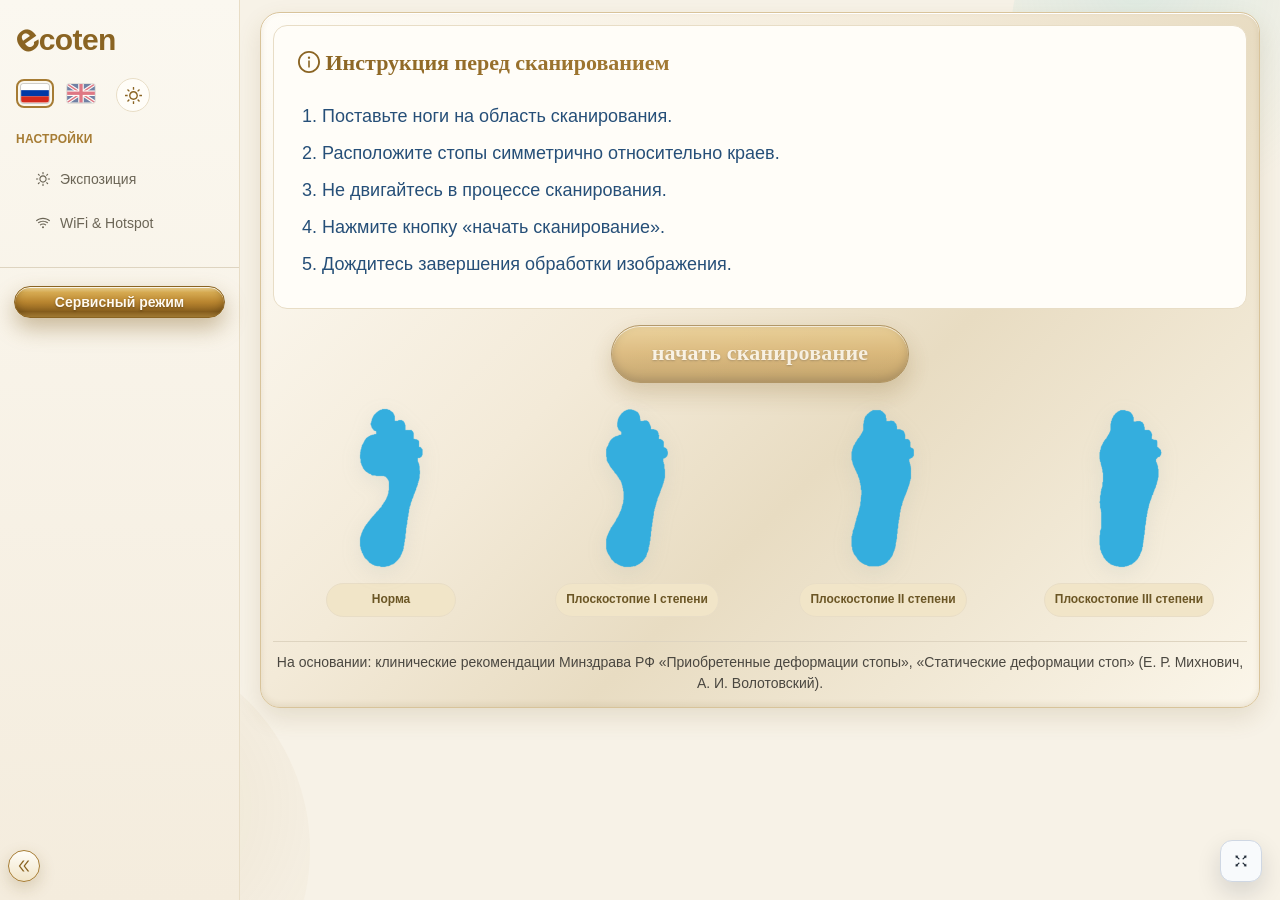
==== commit 4210cb23: "Scan button readiness gate" ====
--- a/index.html
+++ b/index.html
@@ -8,8 +8,8 @@
     <meta name="theme-color" content="#1d4ed8" />
     <meta name="viewport" content="width=device-width, initial-scale=1.0" />
     <title>FootScaner</title>
-    <script type="module" crossorigin src="./assets/index-CBvebyH_.js"></script>
-    <link rel="stylesheet" crossorigin href="./assets/index-CEYb3QQ7.css">
+    <script type="module" crossorigin src="./assets/index-7TXhDhxs.js"></script>
+    <link rel="stylesheet" crossorigin href="./assets/index-0KeO_1TA.css">
   </head>
   <body><div id="root"></div></body>
 </html>
--- a/assets/index-0KeO_1TA.css
+++ b/assets/index-0KeO_1TA.css
@@ -0,0 +1 @@
+html,body{width:100%;height:100%}input::-ms-clear,input::-ms-reveal{display:none}*,*:before,*:after{box-sizing:border-box}html{font-family:sans-serif;line-height:1.15;-webkit-text-size-adjust:100%;-ms-text-size-adjust:100%;-ms-overflow-style:scrollbar;-webkit-tap-highlight-color:rgba(0,0,0,0)}body{margin:0}[tabindex="-1"]:focus{outline:none}hr{box-sizing:content-box;height:0;overflow:visible}h1,h2,h3,h4,h5,h6{margin-top:0;margin-bottom:.5em;font-weight:500}p{margin-top:0;margin-bottom:1em}abbr[title],abbr[data-original-title]{-webkit-text-decoration:underline dotted;text-decoration:underline dotted;border-bottom:0;cursor:help}address{margin-bottom:1em;font-style:normal;line-height:inherit}input[type=text],input[type=password],input[type=number],textarea{-webkit-appearance:none}ol,ul,dl{margin-top:0;margin-bottom:1em}ol ol,ul ul,ol ul,ul ol{margin-bottom:0}dt{font-weight:500}dd{margin-bottom:.5em;margin-left:0}blockquote{margin:0 0 1em}dfn{font-style:italic}b,strong{font-weight:bolder}small{font-size:80%}sub,sup{position:relative;font-size:75%;line-height:0;vertical-align:baseline}sub{bottom:-.25em}sup{top:-.5em}pre,code,kbd,samp{font-size:1em;font-family:SFMono-Regular,Consolas,Liberation Mono,Menlo,Courier,monospace}pre{margin-top:0;margin-bottom:1em;overflow:auto}figure{margin:0 0 1em}img{vertical-align:middle;border-style:none}a,area,button,[role=button],input:not([type=range]),label,select,summary,textarea{touch-action:manipulation}table{border-collapse:collapse}caption{padding-top:.75em;padding-bottom:.3em;text-align:left;caption-side:bottom}input,button,select,optgroup,textarea{margin:0;color:inherit;font-size:inherit;font-family:inherit;line-height:inherit}button,input{overflow:visible}button,select{text-transform:none}button,html [type=button],[type=reset],[type=submit]{-webkit-appearance:button}button::-moz-focus-inner,[type=button]::-moz-focus-inner,[type=reset]::-moz-focus-inner,[type=submit]::-moz-focus-inner{padding:0;border-style:none}input[type=radio],input[type=checkbox]{box-sizing:border-box;padding:0}input[type=date],input[type=time],input[type=datetime-local],input[type=month]{-webkit-appearance:listbox}textarea{overflow:auto;resize:vertical}fieldset{min-width:0;margin:0;padding:0;border:0}legend{display:block;width:100%;max-width:100%;margin-bottom:.5em;padding:0;color:inherit;font-size:1.5em;line-height:inherit;white-space:normal}progress{vertical-align:baseline}[type=number]::-webkit-inner-spin-button,[type=number]::-webkit-outer-spin-button{height:auto}[type=search]{outline-offset:-2px;-webkit-appearance:none}[type=search]::-webkit-search-cancel-button,[type=search]::-webkit-search-decoration{-webkit-appearance:none}::-webkit-file-upload-button{font:inherit;-webkit-appearance:button}output{display:inline-block}summary{display:list-item}template{display:none}[hidden]{display:none!important}.camera-preview-image{margin-top:8px}.camera-preview-image .ant-image{display:block;width:100%}.camera-preview-image .ant-image-img{display:block;width:100%;height:180px;object-fit:contain;border-radius:12px;background:#f5f7fb}.camera-preview-image .ant-image-mask{border-radius:12px}.camera-preview-loader{display:flex;align-items:center;justify-content:center;width:100%;height:180px;border-radius:12px;background:#f5f7fb}@media(max-width:767px){.camera-bindings-actions{width:100%;display:grid;grid-template-columns:1fr;gap:8px}.camera-bindings-actions .ant-btn{width:100%}.camera-bindings-table .ant-table-cell{padding:8px!important}.camera-bindings-table .ant-radio-group{display:flex;flex-wrap:wrap;gap:8px}.camera-bindings-table .ant-radio-wrapper{margin-inline-end:0}.camera-preview-image .ant-image-img,.camera-preview-loader{height:160px}}.camera-settings-page{width:100%;max-width:1500px}.camera-settings-actions{margin-top:12px}.camera-settings-empty{margin-top:20px;margin-bottom:0}.camera-mask-grid,.camera-settings-preview-alert{margin-top:16px}.camera-preview-image{display:block;width:100%;height:auto;margin-top:10px;border-radius:6px;background:#111}.camera-mask-editor{position:relative;width:100%;margin-top:10px;line-height:0;overflow:hidden;border-radius:6px;background:#111;touch-action:none;-webkit-user-select:none;user-select:none}.camera-mask-editor img{display:block;width:100%;height:auto;pointer-events:none}.camera-mask-editor svg{position:absolute;inset:0;width:100%;height:100%;cursor:crosshair;touch-action:none}.camera-mask-rect{fill:#00000094;stroke:#ff4d4f;stroke-width:2px;cursor:move}.camera-mask-handle{fill:#fff;stroke:#ff4d4f;stroke-width:2px;cursor:nwse-resize}.exposure-controls{display:flex;align-items:center;gap:16px;max-width:900px}.exposure-slider{flex:1;min-width:220px}@media(max-width:767px){.exposure-controls{align-items:stretch;flex-direction:column;gap:6px}}.auto-exposure-btn{height:44px;padding:0 22px;font-size:16px;border-radius:10px}.auto-exposure-status{margin-top:12px;padding:12px 14px;border:1px solid #d9e2ef;border-radius:10px;background:#f8fbff}.auto-exposure-meta{display:flex;align-items:center;gap:12px;flex-wrap:wrap;font-size:14px;color:#475569}.auto-exposure-meta>span:first-child{flex:1}.focus-table-wrap{overflow-x:auto}@media(max-width:767px){.focus-settings-page .ant-card-head{min-height:44px;padding:0 10px}.focus-settings-page .ant-card-head-title{font-size:16px}.focus-settings-page .ant-card-body{padding:10px}.focus-actions-row{width:100%;display:grid;grid-template-columns:1fr;gap:8px}.focus-actions-row .ant-btn{width:100%}.focus-stats-row{width:100%;gap:10px!important}.focus-stats-row .ant-statistic{width:100%}}.frp-config-editor textarea{font-family:Fira Code,Courier New,monospace}@media(max-width:767px){.frp-settings-page .ant-card-head{min-height:44px;padding:0 10px}.frp-settings-page .ant-card-head-title{font-size:16px}.frp-settings-page .ant-card-body{padding:10px}.frp-action-row{width:100%;display:grid;grid-template-columns:1fr;gap:8px}.frp-action-row .ant-btn{width:100%}}.xterm{cursor:text;position:relative;user-select:none;-ms-user-select:none;-webkit-user-select:none}.xterm.focus,.xterm:focus{outline:none}.xterm .xterm-helpers{position:absolute;top:0;z-index:5}.xterm .xterm-helper-textarea{padding:0;border:0;margin:0;position:absolute;opacity:0;left:-9999em;top:0;width:0;height:0;z-index:-5;white-space:nowrap;overflow:hidden;resize:none}.xterm .composition-view{background:#000;color:#fff;display:none;position:absolute;white-space:nowrap;z-index:1}.xterm .composition-view.active{display:block}.xterm .xterm-viewport{background-color:#000;overflow-y:scroll;cursor:default;position:absolute;inset:0}.xterm .xterm-screen{position:relative}.xterm .xterm-screen canvas{position:absolute;left:0;top:0}.xterm-char-measure-element{display:inline-block;visibility:hidden;position:absolute;top:0;left:-9999em;line-height:normal}.xterm.enable-mouse-events{cursor:default}.xterm.xterm-cursor-pointer,.xterm .xterm-cursor-pointer{cursor:pointer}.xterm.column-select.focus{cursor:crosshair}.xterm .xterm-accessibility:not(.debug),.xterm .xterm-message{position:absolute;inset:0;z-index:10;color:transparent;pointer-events:none}.xterm .xterm-accessibility-tree:not(.debug) *::selection{color:transparent}.xterm .xterm-accessibility-tree{font-family:monospace;-webkit-user-select:text;user-select:text;white-space:pre}.xterm .xterm-accessibility-tree>div{transform-origin:left;width:fit-content}.xterm .live-region{position:absolute;left:-9999px;width:1px;height:1px;overflow:hidden}.xterm-dim{opacity:1!important}.xterm-underline-1{text-decoration:underline}.xterm-underline-2{text-decoration:double underline}.xterm-underline-3{text-decoration:wavy underline}.xterm-underline-4{text-decoration:dotted underline}.xterm-underline-5{text-decoration:dashed underline}.xterm-overline{text-decoration:overline}.xterm-overline.xterm-underline-1{text-decoration:overline underline}.xterm-overline.xterm-underline-2{text-decoration:overline double underline}.xterm-overline.xterm-underline-3{text-decoration:overline wavy underline}.xterm-overline.xterm-underline-4{text-decoration:overline dotted underline}.xterm-overline.xterm-underline-5{text-decoration:overline dashed underline}.xterm-strikethrough{text-decoration:line-through}.xterm-screen .xterm-decoration-container .xterm-decoration{z-index:6;position:absolute}.xterm-screen .xterm-decoration-container .xterm-decoration.xterm-decoration-top-layer{z-index:7}.xterm-decoration-overview-ruler{z-index:8;position:absolute;top:0;right:0;pointer-events:none}.xterm-decoration-top{z-index:2;position:relative}.xterm .xterm-scrollable-element>.scrollbar{cursor:default}.xterm .xterm-scrollable-element>.scrollbar>.scra{cursor:pointer;font-size:11px!important}.xterm .xterm-scrollable-element>.visible{opacity:1;background:#0000;transition:opacity .1s linear;z-index:11}.xterm .xterm-scrollable-element>.invisible{opacity:0;pointer-events:none}.xterm .xterm-scrollable-element>.invisible.fade{transition:opacity .8s linear}.xterm .xterm-scrollable-element>.shadow{position:absolute;display:none}.xterm .xterm-scrollable-element>.shadow.top{display:block;top:0;left:3px;height:3px;width:100%;box-shadow:var(--vscode-scrollbar-shadow, #000) 0 6px 6px -6px inset}.xterm .xterm-scrollable-element>.shadow.left{display:block;top:3px;left:0;height:100%;width:3px;box-shadow:var(--vscode-scrollbar-shadow, #000) 6px 0 6px -6px inset}.xterm .xterm-scrollable-element>.shadow.top-left-corner{display:block;top:0;left:0;height:3px;width:3px}.xterm .xterm-scrollable-element>.shadow.top.left{box-shadow:var(--vscode-scrollbar-shadow, #000) 6px 0 6px -6px inset}.diag-page{width:100%}.diag-finding{border-left-width:4px}.diag-critical{border-left-color:#cf1322}.diag-warning{border-left-color:#fa8c16}.diag-info{border-left-color:#1677ff}.diag-raw{max-height:360px;overflow:auto;background:#0d1117;color:#c9d1d9;padding:12px;border-radius:6px;font-size:12px;line-height:1.5;white-space:pre-wrap;word-break:break-word}.diag-terminal{width:100%;height:60vh;min-height:380px;background:#0d1117;border-radius:6px;padding:8px;overflow:hidden}.scan-page{height:100%;width:100%}.scan-page{--scan-accent: #f4a6b8;--scan-accent-tint: #fdeef3;--scan-accent-edge: #f3c6d2;--scan-accent-hover: #ef8fa6;--scan-accent-active: #e87e98}.scan-page[data-scan-theme=mustard]{--scan-accent: #e0a62b;--scan-accent-tint: #fdf3dd;--scan-accent-edge: #f0d59a;--scan-accent-hover: #d2981d;--scan-accent-active: #c28b16}.scan-page[data-scan-theme=teal]{--scan-accent: #1aa6a6;--scan-accent-tint: #e2f6f6;--scan-accent-edge: #a9e0e0;--scan-accent-hover: #169191;--scan-accent-active: #127c7c}.scan-page[data-scan-theme=coral]{--scan-accent: #f0805a;--scan-accent-tint: #fdeee8;--scan-accent-edge: #f6c4b0;--scan-accent-hover: #e06d45;--scan-accent-active: #cf5d37}.scan-page[data-scan-theme=sage]{--scan-accent: #7fb069;--scan-accent-tint: #eef6ea;--scan-accent-edge: #c6dfb8;--scan-accent-hover: #6f9d5b;--scan-accent-active: #61894f}.scan-page[data-scan-theme=violet]{--scan-accent: #7c3aed;--scan-accent-tint: #f1eafe;--scan-accent-edge: #d6c2fb;--scan-accent-hover: #6d28d9;--scan-accent-active: #5b21b6}.scan-page[data-scan-theme=indigo]{--scan-accent: #1d4ed8;--scan-accent-tint: #e8eefc;--scan-accent-edge: #bcd0f7;--scan-accent-hover: #1a44bd;--scan-accent-active: #17399f}.scan-page[data-scan-theme=magenta]{--scan-accent: #d61f8c;--scan-accent-tint: #fce6f3;--scan-accent-edge: #f7b8dd;--scan-accent-hover: #bd1a7b;--scan-accent-active: #a3156a}.scan-page[data-scan-theme=emerald]{--scan-accent: #059669;--scan-accent-tint: #e3f7ef;--scan-accent-edge: #a8e3cd;--scan-accent-hover: #048357;--scan-accent-active: #047048}.scan-page[data-scan-theme=azure]{--scan-accent: #0ea5e9;--scan-accent-tint: #e5f5fd;--scan-accent-edge: #a5dbf5;--scan-accent-hover: #0c91cf;--scan-accent-active: #0a7db3}.scan-theme-switch{display:flex;gap:8px;flex-wrap:wrap;justify-content:center;align-items:center;padding:4px 0}.scan-theme-swatch{width:34px;height:34px;border-radius:50%;border:2px solid transparent;cursor:pointer;padding:0;box-shadow:inset 0 0 0 1px #00000014}.scan-theme-swatch.is-active{border-color:#1d4ed8;box-shadow:0 0 0 2px #fff,0 0 0 4px #1d4ed8}.scan-page>.ant-space-item:first-child{flex:1;min-height:0}.scan-instruction-card{border:1px solid #dfe6ee;border-radius:8px;height:100%;width:100%}.scan-instruction-card .ant-card-body{height:100%}.scan-placeholder-wrap{display:flex;flex-direction:column;gap:16px;height:100%;min-height:0}.scan-placeholder-wrap>.scan-info-box{flex:0 0 auto}.scan-start-btn-row{flex:0 0 auto;display:flex;justify-content:center}.scan-reference-grow{flex:1 1 auto;min-height:0;display:flex}.scan-info-box{background:var(--scan-accent-tint, #dbe9f8);border:1px solid var(--scan-accent-edge, #c9dbee);border-radius:8px;padding:20px 24px;font-size:18px}.scan-rule-title{margin-bottom:14px;color:#27517b;font-weight:600;font-size:22px}.scan-rules{margin:0;padding-left:24px;color:#264f78;font-size:18px;line-height:1.45}.scan-rules li{margin-bottom:10px}.scan-rules li:last-child{margin-bottom:0}.scan-progress-box{display:flex;flex-direction:column;gap:12px;background:#edf3fb;border:1px solid #d6e4f3;border-radius:8px;padding:20px 24px;width:100%;font-size:18px}.scan-result-header{display:flex;justify-content:space-between;align-items:center;gap:12px;margin-bottom:6px}.scan-result-preview-wrap{flex:1 1 auto;min-height:0;height:auto;border:1px solid #dbe3ef;border-radius:12px;background:#f6f9fd;padding:10px;display:flex;align-items:center;justify-content:center}.scan-result-image{max-height:100%;max-width:100%;width:auto;height:auto;object-fit:contain;cursor:zoom-in;border-radius:10px;margin:auto}.scan-result-image .ant-image-img{max-height:100%;max-width:100%;width:auto;height:auto;object-fit:contain;border-radius:10px}.scan-save-native-btn{width:100%;height:auto;min-height:44px;padding:10px 14px;border-radius:10px;white-space:normal;line-height:1.3;text-align:center;justify-content:center}.scan-instruction-card .ant-btn-lg{height:52px;padding:0 26px;font-size:18px;border-radius:10px}.scan-instruction-card .scan-start-btn.ant-btn{border-radius:999px;height:58px;padding:0 40px;font-size:20px;font-weight:600;color:#fff;background:var(--scan-accent, #f4a6b8);border:1px solid var(--scan-accent, #f4a6b8);box-shadow:0 4px 14px #0f172a1f}.scan-instruction-card .scan-start-btn.ant-btn:hover,.scan-instruction-card .scan-start-btn.ant-btn:focus{color:#fff;background:var(--scan-accent-hover, #ef8fa6);border-color:var(--scan-accent-hover, #ef8fa6)}.scan-instruction-card .scan-start-btn.ant-btn:active{background:var(--scan-accent-active, #e87e98);border-color:var(--scan-accent-active, #e87e98)}.scan-instruction-card .scan-start-btn.ant-btn:disabled{color:#fff;background:var(--scan-accent, #f4a6b8);border-color:var(--scan-accent, #f4a6b8);opacity:.6}.scan-progress-box .ant-typography{font-size:18px}.scan-capture-done-alert{margin-top:2px}.flatfoot-reference{margin:0;display:flex;flex-direction:column;align-items:stretch;gap:8px;width:100%;flex:1 1 auto;min-height:0}.flatfoot-reference-plates{display:flex;flex:1 1 auto;min-width:0;min-height:0}.flatfoot-reference-image{max-width:100%;max-height:100%;width:auto;height:auto;object-fit:contain;margin:auto;display:block}.flatfoot-reference-notice{flex:0 0 auto;min-width:0;border-left:0;padding-left:0;font-size:14px;font-weight:700;line-height:1.4;color:#4a5563;text-align:center;overflow-wrap:break-word;word-break:break-word;-webkit-hyphens:auto;hyphens:auto}.flatfoot-reference-warning{width:100%;background:#fff4e5;border:1px solid #ffbb78;color:#873800;border-radius:8px;padding:8px 12px;font-size:13px;line-height:1.35;text-align:center}.scan-result-layout{display:flex;flex-direction:column;gap:14px;width:100%;flex:1 1 auto;min-height:0}.scan-result-top{display:flex;gap:18px;width:100%;flex:1 1 auto;align-items:stretch;min-height:0}.scan-result-left{flex:0 0 30%;width:30%;min-width:0;min-height:0;display:flex;flex-direction:column;gap:12px}.scan-result-right{flex:1;min-width:360px;min-height:0;display:flex;flex-direction:column;gap:12px;border:1px solid #dbe3ef;border-radius:14px;background:#f8fbff;padding:12px}.scan-result-right .ant-input{font-size:16px}.flatfoot-types-wrap{border:1px solid #dbe3ef;border-radius:14px;background:#f6f9fd;padding:10px;flex:0 0 auto;min-height:0}.flatfoot-types-wrap .flatfoot-reference{flex:0 0 auto;gap:6px}.flatfoot-types-wrap .flatfoot-reference-plates{flex:0 0 auto}.flatfoot-types-wrap .flatfoot-reference-image{max-height:none;width:100%;height:auto}.scan-info-box-compact{border:1px solid #cfdaeb;border-radius:14px;background:#eef4fd;padding:14px;display:flex;flex-direction:column;gap:6px}.scan-result-actions-row{display:grid;grid-template-columns:1fr;gap:10px}@media(max-width:1199px){.scan-placeholder-wrap{min-height:0;gap:12px}.scan-info-box{padding:16px 18px;font-size:16px}.scan-rule-title{font-size:20px}.scan-rules{font-size:16px;padding-left:20px}.scan-progress-box{padding:16px 18px;font-size:16px}.scan-progress-box .ant-typography{font-size:16px}.scan-result-top{flex-direction:column;height:auto;flex:0 0 auto}.scan-result-left{flex:initial;width:100%}.scan-result-right{min-width:0;width:100%}.scan-result-preview-wrap{min-height:200px}.scan-result-image,.scan-result-image .ant-image-img{max-height:min(40vh,300px)}}@media(max-width:991px){.scan-result-actions-row{grid-template-columns:1fr}}@media(max-width:767px){.scan-page{height:auto;min-height:100%}.scan-instruction-card{border-radius:10px}.scan-instruction-card .ant-card-body{padding:10px}.scan-placeholder-wrap{gap:10px}.scan-info-box{padding:10px 12px;font-size:14px}.scan-rule-title{font-size:16px;margin-bottom:8px}.scan-rules{font-size:14px;line-height:1.3;padding-left:18px}.scan-rules li{margin-bottom:4px}.flatfoot-reference{gap:6px}.flatfoot-reference-notice{font-size:12px;padding-top:4px}}@media(max-width:900px)and (max-height:480px)and (orientation:landscape){.scan-info-box{padding:8px 12px}.scan-rule-title{font-size:14px;margin-bottom:6px}.scan-rules{font-size:13px;line-height:1.25}.scan-rules li{margin-bottom:2px}.flatfoot-reference-plates,.flatfoot-reference-warning{display:none}}.image-context-backdrop{position:fixed;inset:0;z-index:1000;background:#0f172a47}.image-context-menu{position:fixed;z-index:1001;min-width:208px;background:#fff;border-radius:10px;border:1px solid #dbe3ef;box-shadow:0 12px 32px #0f172a38;padding:4px}.image-context-menu button{display:block;width:100%;text-align:left;padding:12px 14px;font-size:15px;background:transparent;border:none;border-radius:8px;cursor:pointer;color:#0f172a}.image-context-menu button:hover,.image-context-menu button:focus-visible{background:#f1f5f9;outline:none}.image-context-menu button.image-context-cancel{color:#64748b}.stitching-calibration-page{width:100%;height:100%;overflow:auto;padding-right:4px}.stitching-calibration-page .ant-card{border:1px solid #dfe6ee;border-radius:8px}.wifi-network-list{max-height:280px;overflow-y:auto;margin-bottom:12px;border:1px solid #f0f0f0;border-radius:8px}.wifi-network-item{cursor:pointer;padding-inline:12px!important}.wifi-network-row{width:100%;display:flex;align-items:center;justify-content:space-between;gap:10px}.wifi-network-main{min-width:0;display:flex;align-items:center;gap:6px;flex-wrap:wrap}.wifi-network-ssid{max-width:240px}@media(max-width:767px){.wifi-settings-page .ant-card-head{min-height:44px;padding:0 10px}.wifi-settings-page .ant-card-head-title{font-size:16px}.wifi-settings-page .ant-card-body{padding:10px}.wifi-action-row{width:100%;display:grid;grid-template-columns:1fr;gap:8px}.wifi-action-row .ant-btn{width:100%}.wifi-network-list{max-height:min(46vh,340px)}.wifi-network-row{align-items:flex-start;flex-direction:column;gap:6px}.wifi-network-main{width:100%}.wifi-network-ssid{max-width:100%}.wifi-modal-actions{width:100%;display:grid;grid-template-columns:1fr;gap:8px}.wifi-modal-actions .ant-btn{width:100%}}.app-shell{width:100%;height:100vh;background:#f2f4f8;overflow:hidden}.app-sider{background:#eceef2!important;border-right:1px solid #dde3ea;z-index:20;position:relative}.app-sider-top{position:relative;padding-top:0}.app-sider-backdrop{display:none}.app-sider-toggle{position:fixed;bottom:18px;left:8px;right:auto;z-index:40;width:32px;height:32px;border-radius:999px;border:1px solid #cfd7e3;background:#f8fafc;color:#334155;display:inline-flex;align-items:center;justify-content:center;cursor:pointer;box-shadow:0 6px 16px #0f172a1f}@media(max-width:767px){.app-sider-toggle{bottom:16px;left:12px;width:44px;height:44px}}.app-sider-toggle:hover{background:#eef2f7}.brand{font-size:42px;line-height:1;letter-spacing:-.03em;color:#222e3a;padding:24px 16px 22px;font-weight:500;display:flex;align-items:center;width:100%;background:none;border:none;cursor:pointer;text-align:left;font-family:inherit}.brand:hover{opacity:.7}.brand-icon{width:28px;height:28px;display:block}.lang-switch{display:flex;gap:8px;padding:0 16px 16px;align-items:center}.lang-switch-collapsed{justify-content:center;padding:0 0 12px;gap:6px}.lang-flag-btn{display:inline-flex;align-items:center;justify-content:center;padding:3px;background:none;border:2px solid transparent;border-radius:6px;cursor:pointer;line-height:0;opacity:.55;transition:opacity .15s ease,border-color .15s ease}.lang-flag-btn:hover{opacity:.85}.lang-flag-active{opacity:1;border-color:#c8102e}.menu-section-title{color:#6b7482;font-size:12px;font-weight:600;letter-spacing:.02em;text-transform:uppercase;padding:0 16px;margin:6px 0}.app-menu{background:transparent!important;border-inline-end:0!important}.app-menu .ant-menu-item{margin-inline:12px;border-radius:8px;color:#243447}.app-menu .ant-menu-item-selected{background:#dbe4ef!important;color:#1f3f66!important}.app-menu-secondary .ant-menu-item{color:#8893a2}.service-btn-wrap{padding:18px 14px;border-top:1px solid #dde3ea;margin-top:20px}.app-sider-collapsed .menu-section-title,.app-sider-collapsed .service-btn-wrap{display:none}.app-sider-collapsed .app-menu .ant-menu-item{margin-inline:6px}.app-sider-collapsed .app-menu{padding-top:8px}.app-sider-collapsed .app-sider-top{padding-top:0}.app-sider-collapsed .brand{justify-content:center;padding:24px 0 22px}.app-main-layout{background:#f8fafc;height:100%;min-width:0}html,body{overscroll-behavior-y:contain}.app-main-content{height:100%;min-width:0;padding:12px 20px;overflow-x:hidden;overflow-y:auto;position:relative;overscroll-behavior-y:contain}.app-fullscreen-btn{position:fixed;right:18px;bottom:18px;width:42px;height:42px;border-radius:12px;border:1px solid #cfd7e3;background:#f8fafc;color:#1f2a37;display:inline-flex;align-items:center;justify-content:center;cursor:pointer;box-shadow:0 10px 24px #0f172a24;z-index:30}.app-fullscreen-btn:hover{background:#eef2f7}@media(max-width:1199px){.app-sider{position:fixed!important;inset:0 auto 0 0;height:100vh;max-width:240px!important}.app-sider.ant-layout-sider-collapsed{flex:0 0 0px!important;max-width:0px!important;min-width:0px!important;width:0px!important;overflow:hidden!important}.brand{font-size:34px;padding:18px 14px 16px}.menu-section-title{padding:0 14px;margin:4px 0}.app-menu .ant-menu-item{margin-inline:8px}.service-btn-wrap{margin-top:auto;padding:14px 12px}.app-main-content{padding:10px 12px;overflow:auto}.app-sider-backdrop{display:block;position:fixed;inset:0;border:0;padding:0;margin:0;background:#11182759;z-index:15}}@media(min-width:768px)and (max-width:1199px){.app-sider+.app-main-layout{margin-left:240px}.app-sider.app-sider-collapsed+.app-main-layout{margin-left:72px}}@media(max-width:991px){.app-main-content{padding:10px}}.app-mobile-menu-btn,.app-mobile-header{display:none}@media(max-width:767px){.app-shell{height:100dvh}.app-sider.ant-layout-sider-collapsed{flex:0 0 0!important;max-width:0!important;min-width:0!important;width:0!important;overflow:hidden;border-right:0}.app-sider+.app-main-layout{margin-left:0!important}.app-main-content{padding:8px}.app-mobile-header{position:relative;height:40px;margin-bottom:8px;display:flex;align-items:center;justify-content:center}.app-mobile-menu-btn{position:absolute;left:0;top:0;width:40px;height:40px;border-radius:10px;border:1px solid #cfd7e3;background:#f8fafc;color:#1f2a37;display:inline-flex;align-items:center;justify-content:center;box-shadow:0 8px 20px #0f172a1f}.app-mobile-page-title{min-width:0;max-width:calc(100% - 56px);font-size:16px;font-weight:600;color:#1f2a37;text-align:center;white-space:nowrap;overflow:hidden;text-overflow:ellipsis}.app-fullscreen-btn{right:12px;bottom:12px;width:40px;height:40px;border-radius:10px}.app-main-content .ant-btn{min-height:40px}}@media(max-width:1199px){.app-fullscreen-btn{bottom:14px;right:14px}}@media(max-width:767px){.app-shell{height:100dvh}.app-main-content{padding:8px 8px 64px}.app-fullscreen-btn{width:44px;height:44px;right:12px;bottom:12px}.app-main-content .ant-btn,.app-main-content .ant-select-selector{min-height:44px}.app-main-content .ant-btn>span{line-height:1.4}.app-mobile-header{height:44px;margin-bottom:6px}.app-mobile-menu-btn{width:44px;height:44px}.app-mobile-page-title{font-size:15px}}@media(min-width:768px)and (max-width:1199px){.app-main-content{padding:12px 16px}}:root{color:#1d2b31;background-color:#f7f2e7;font-synthesis:none;text-rendering:optimizeLegibility;-webkit-font-smoothing:antialiased;-moz-osx-font-smoothing:grayscale}*{box-sizing:border-box}body{margin:0;min-width:320px}.scan-size-line{font-size:14px;line-height:1.45;color:#1f2430}.scan-size-headline{font-size:22px;font-weight:650;letter-spacing:-.2px}.scan-size-alt{font-size:13px;font-weight:400;color:#6b7280}.scan-size-block{display:flex;flex-direction:column;gap:5px;padding:10px 12px;background:#f7f8fa;border:1px solid #d4d8dd;border-radius:6px}.scan-size-title{font-size:11px;font-weight:600;color:#4b5563;letter-spacing:.3px}.scan-size-row{display:flex;align-items:baseline;gap:8px}.scan-size-key{font-size:13px;color:#6b7280;min-width:84px}.scan-size-val{font-size:15px;font-weight:650}.scan-size-val.big{font-size:22px;letter-spacing:-.2px}.scan-size-alt{font-size:13px;color:#6b7280}.scan-size-foot{font-size:12px;color:#6b7280;margin-top:2px}:root[data-wp-theme=dark]{--wp-bg:#1b1713;--wp-card:#241f19;--wp-line:#4a3b2a;--wp-ink:#f0e6d2;--wp-muted:#c4b49a;--wp-gold:#d9b26a;--wp-gold-deep:#e6c589;--wp-gold-soft:#3a3126;--wp-teal:#7fd1d1;--wp-rule:#4a3b2a;color:#f0e6d2;background-color:#1b1713;color-scheme:dark}:root[data-wp-theme=dark] body,:root[data-wp-theme=dark] #root{background:var(--wp-bg);color:var(--wp-ink)}:root[data-wp-theme=dark] body:before{background:radial-gradient(circle at 35% 35%,#d9b26a1a,#d9b26a00 70%)}:root[data-wp-theme=dark] body:after{background:radial-gradient(circle at 60% 40%,#60bec60f,#60bec600 70%)}:root[data-wp-theme=dark] .app-sider{background:linear-gradient(180deg,#241f19,#1b1713)!important;border-right-color:#4a3b2a!important}:root[data-wp-theme=dark] .brand,:root[data-wp-theme=dark] .ant-card-head-title,:root[data-wp-theme=dark] .ant-typography h1,:root[data-wp-theme=dark] .ant-typography h2,:root[data-wp-theme=dark] .ant-typography h3,:root[data-wp-theme=dark] .scan-page h1,:root[data-wp-theme=dark] .scan-page h2,:root[data-wp-theme=dark] .scan-page h3,:root[data-wp-theme=dark] .scan-rule-title{color:var(--wp-gold-deep)!important}:root[data-wp-theme=dark] .app-menu .ant-menu-item{color:#e6d9c2!important}:root[data-wp-theme=dark] .app-menu .ant-menu-item-selected,:root[data-wp-theme=dark] .app-menu .ant-menu-item-active{background:var(--wp-gold-soft)!important;color:var(--wp-gold-deep)!important}:root[data-wp-theme=dark] .menu-section-title{color:var(--wp-gold)!important}:root[data-wp-theme=dark] .scan-page[data-scan-theme]{--scan-accent:#d9b26a!important;--scan-accent-tint:#2e261d!important;--scan-accent-edge:#4a3b2a!important;--scan-accent-hover:#e6c589!important;--scan-accent-active:#c79a4c!important}:root[data-wp-theme=dark] .scan-instruction-card,:root[data-wp-theme=dark] .scan-progress-box{background:var(--wp-card)!important;border-color:var(--wp-line)!important}:root[data-wp-theme=dark] .scan-rules li{color:var(--wp-ink)!important}:root[data-wp-theme=dark] .scan-info-box,:root[data-wp-theme=dark] .scan-size-block{background:#2e261d!important;border-color:#4a3b2a!important}:root[data-wp-theme=dark] .scan-size-headline{color:var(--wp-gold-deep)!important}:root[data-wp-theme=dark] .flatfoot-reference{background:var(--wp-card)!important;border-color:var(--wp-line)!important}:root{--wp-bg:#f7f2e7;--wp-card:#fbf8f0;--wp-line:#e8ddc6;--wp-ink:#1d2b31;--wp-muted:#5b5a52;--wp-gold:#a67c34;--wp-gold-deep:#8a6423;--wp-gold-soft:#f1e5c8;--wp-teal:#2f6f77;--wp-rule:#ded4c0;color:#1d2b31;background-color:#f7f2e7}html,body,#root{background:var(--wp-bg);color:var(--wp-ink)}body{position:relative}body:before,body:after{content:"";position:fixed;border-radius:50%;pointer-events:none;z-index:0}body:before{top:-140px;right:-90px;width:360px;height:360px;background:radial-gradient(circle at 35% 35%,#60bec629,#60bec600 70%)}body:after{bottom:-160px;left:-110px;width:420px;height:420px;background:radial-gradient(circle at 60% 40%,#ba965021,#ba965000 70%)}.app-shell,.app-main-layout,.app-main-content{background:transparent}.app-main-content{position:relative;z-index:1}.app-sider{background:linear-gradient(180deg,#fbf8f0,#f4ecdd)!important;border-right:1px solid var(--wp-line)!important}.brand{color:var(--wp-gold-deep)!important;font-weight:700!important;font-size:30px!important;letter-spacing:-.02em!important}.brand-icon{border-radius:8px}.lang-flag-btn{border-radius:8px!important}.lang-flag-active{border-color:var(--wp-gold)!important}.menu-section-title{color:var(--wp-gold)!important;font-weight:700!important}.app-menu .ant-menu-item{color:#3f3b33!important;border-radius:12px!important}.app-menu .ant-menu-item-selected,.app-menu .ant-menu-item-active{background:var(--wp-gold-soft)!important;color:var(--wp-gold-deep)!important}.app-menu .ant-menu-item-selected:after{display:none!important}.app-menu-secondary .ant-menu-item{color:#6b6556!important}.service-btn-wrap{border-top:1px solid var(--wp-rule)!important}.service-btn-wrap .ant-btn{background:linear-gradient(180deg,#e7c477,#cf9f4b 50%,#a97c2f)!important;color:#fffaf0!important;border-color:var(--wp-gold-deep)!important;border-radius:999px!important;font-weight:700!important;box-shadow:0 8px 18px #82602042}.app-sider-toggle{border-color:var(--wp-gold)!important;background:linear-gradient(180deg,#fffdf8,#f1e5c8)!important;color:var(--wp-gold-deep)!important;box-shadow:0 6px 16px #785c2038!important}.app-mobile-header,.app-mobile-menu-btn{background:var(--wp-card)!important;border-color:var(--wp-line)!important;color:var(--wp-gold-deep)!important}.app-sider-backdrop{background:#20190d99!important}.ant-card-head-title,.ant-modal-title,.ant-typography h1,.ant-typography h2,.ant-typography h3,.scan-page h1,.scan-page h2,.scan-page h3,.scan-rule-title{font-family:Georgia,"PT Serif",serif!important;color:var(--wp-gold-deep)!important}.ant-typography-secondary{color:var(--wp-muted)!important}.scan-page[data-scan-theme]{--scan-accent:#a67c34!important;--scan-accent-tint:#fdf3dd!important;--scan-accent-edge:#e8ddc6!important;--scan-accent-hover:#8a6423!important;--scan-accent-active:#7a5620!important}.scan-instruction-card{background:var(--wp-card)!important;border:1px solid var(--wp-line)!important;border-radius:20px!important;box-shadow:0 12px 30px #785c2017!important}.scan-rules li{font-size:clamp(15px,1.6vw,18px)!important;line-height:1.5!important;margin-bottom:10px!important}.scan-info-box,.scan-size-block{background:#fffdf8!important;border:1px solid var(--wp-line)!important;border-radius:14px!important}.scan-progress-box{background:var(--wp-card)!important;border:1px solid var(--wp-line)!important;border-radius:20px!important}.scan-size-headline{font-family:Georgia,"PT Serif",serif!important;font-size:30px!important;color:var(--wp-gold-deep)!important}.scan-size-val.big{font-size:28px!important;color:var(--wp-gold)!important}.ff-pill-row{display:grid;grid-template-columns:repeat(4,1fr);gap:10px;width:100%}.ff-pill-cell{display:flex;flex-direction:column;align-items:center;justify-content:flex-start;text-align:center;min-width:0;padding:6px}.ff-pill-foot{display:block;width:100%;max-height:170px;object-fit:contain;margin:0 auto;filter:drop-shadow(0 6px 10px rgba(120,150,150,.12))}.ff-pill-badge{display:inline-block;box-sizing:border-box;max-width:100%;background:#f1e5c8;border:1px solid #e8ddc6;border-radius:999px;padding:5px 10px;margin-top:8px;font:600 12px/1.3 -apple-system,sans-serif;color:#6b5625;white-space:normal;overflow-wrap:anywhere}:root[data-wp-theme=dark] .ff-pill-foot{filter:none}:root[data-wp-theme=dark] .ff-pill-badge{background:#3a3126;border-color:#4a3b2a;color:#e6c589}.flatfoot-types-wrap{background:transparent!important;border:0!important;border-radius:16px!important;padding:6px 4px!important}.scan-result-right{background:var(--wp-card)!important;border:1px solid var(--wp-line)!important;border-radius:20px!important;box-shadow:0 12px 30px #785c2017!important}.scan-info-box-compact{background:#fffdf8!important;border:1px solid var(--wp-line)!important;border-radius:14px!important}.flatfoot-reference-notice{font:500 13px/1.55 -apple-system,sans-serif!important;color:#4a4740!important;margin-top:14px!important;padding-top:12px!important;border-top:1px solid var(--wp-rule)!important}:root[data-wp-theme=dark] .scan-result-preview-wrap,:root[data-wp-theme=dark] .scan-info-box-compact{background:#241f19!important;border-color:#4a3b2a!important}:root[data-wp-theme=dark] .flatfoot-reference-notice{color:#c4b49a!important;border-top-color:#4a3b2a!important}@media(max-width:760px){.ff-pill-row{grid-template-columns:repeat(2,1fr)!important;gap:8px!important}.ff-pill-foot{max-height:130px!important}.ff-pill-badge{font-size:11px!important;padding:5px 10px!important;margin-top:6px!important;line-height:1.3!important}}@media(max-width:420px){.ff-pill-foot{max-height:110px!important}.ff-pill-badge{font-size:10px!important;padding:4px 8px!important}}.scan-instruction-card .scan-start-btn.ant-btn{font-family:Georgia,"PT Serif",Times New Roman,serif!important;font-size:clamp(17px,2.4vw,22px)!important;font-weight:700!important;letter-spacing:.2px!important;color:#fffaf0!important;border:1px solid #8a6423!important;background:linear-gradient(180deg,#e7c477,#cf9f4b 48%,#a97c2f)!important;box-shadow:0 10px 20px #82602042,inset 0 1px #ffffff80,inset 0 -3px 8px #5a3c0a40!important;text-shadow:0 1px 1px rgba(90,60,10,.35)!important}.scan-instruction-card .scan-start-btn.ant-btn:hover,.scan-instruction-card .scan-start-btn.ant-btn:focus{color:#fffaf0!important;background:linear-gradient(180deg,#efce8c,#d7a94f 50%,#b6862f)!important;border-color:#8a6423!important}.scan-instruction-card .scan-start-btn.ant-btn:active{background:linear-gradient(180deg,#d7a94f,#b6862f)!important;border-color:#8a6423!important}.scan-instruction-card .scan-start-btn.ant-btn:disabled{color:#fffaf0!important;background:linear-gradient(180deg,#e7c477,#cf9f4b 48%,#a97c2f)!important;border-color:#8a6423!important}:root[data-wp-theme=dark] .scan-instruction-card .scan-start-btn.ant-btn{color:#1b1713!important;text-shadow:none!important;background:linear-gradient(180deg,#e6c589,#d9b26a)!important;border-color:#a97c2f!important}.scan-rule-title,.ant-card-head-title,.ant-modal-title{font-family:Georgia,"PT Serif",Times New Roman,serif!important}.scan-instruction-card .scan-start-btn.ant-btn{text-transform:lowercase!important}.scan-instruction-card .scan-start-btn.ant-btn:first-letter{text-transform:lowercase!important}.scan-result-right{border:0!important;box-shadow:none!important;background:transparent!important;padding:4px 2px!important}.scan-info-box-compact{border:1px solid var(--wp-line)!important;background:var(--wp-card)!important}:root[data-wp-theme=dark] .scan-info-box-compact{border-color:#4a3b2a!important;background:#241f19!important}.scan-result-top{background:var(--wp-card)!important;border:1px solid var(--wp-line)!important;border-radius:20px!important;box-shadow:0 12px 30px #785c2017!important;padding:14px!important;gap:10px!important}:root[data-wp-theme=dark] .scan-result-top{background:#241f19!important;border-color:#4a3b2a!important;box-shadow:0 12px 30px #0000004d!important}.scan-result-left,.scan-result-right{background:transparent!important;border:0!important;box-shadow:none!important;padding:0!important;gap:10px!important}.scan-result-preview-wrap{background:transparent!important;border:0!important;box-shadow:none!important;padding:0!important}.scan-save-native-btn{background:transparent!important;border:0!important;box-shadow:none!important;color:var(--wp-gold-deep)!important}.scan-save-native-btn:hover{background:var(--wp-gold-soft)!important}:root[data-wp-theme=dark] .scan-save-native-btn{color:#e6c589!important}:root[data-wp-theme=dark] .scan-save-native-btn:hover{background:#3a3126!important}.scan-info-box-compact{background:transparent!important;border:0!important;border-top:1px solid var(--wp-rule)!important;border-radius:0!important;box-shadow:none!important;padding:12px 2px 0!important}.scan-result-top{background:transparent!important;border:0!important;box-shadow:none!important;padding:0!important;gap:14px!important}.scan-result-left{background:transparent!important;border:0!important;box-shadow:none!important;padding:0!important}.scan-result-preview-wrap{background:var(--wp-card)!important;border:1px solid var(--wp-line)!important;border-radius:20px!important;box-shadow:0 12px 30px #785c2017!important;padding:12px!important}:root[data-wp-theme=dark] .scan-result-preview-wrap{background:#241f19!important;border-color:#4a3b2a!important}.scan-save-native-btn{background:#fff!important;border:1px solid var(--wp-line)!important;border-radius:14px!important;box-shadow:0 8px 20px #785c2014!important;color:var(--wp-gold-deep)!important;padding:12px 16px!important}:root[data-wp-theme=dark] .scan-save-native-btn{background:#241f19!important;border-color:#4a3b2a!important;color:#e6c589!important}.scan-result-right{background:var(--wp-card)!important;border:1px solid var(--wp-line)!important;border-radius:20px!important;box-shadow:0 12px 30px #785c2017!important;padding:14px!important;display:flex!important;flex-direction:column!important}:root[data-wp-theme=dark] .scan-result-right{background:#241f19!important;border-color:#4a3b2a!important}.flatfoot-types-wrap{background:transparent!important;border:0!important;border-radius:0!important;padding:0!important;box-shadow:none!important;flex:1 1 auto!important}.scan-info-box-compact{background:transparent!important;border:0!important;border-top:1px solid var(--wp-rule)!important;border-radius:0!important;box-shadow:none!important;padding:12px 2px 0!important;margin-top:8px!important;flex:0 0 auto!important}.flatfoot-reference-notice{border-top:1px solid var(--wp-rule)!important;margin-top:10px!important;padding-top:10px!important}:root[data-wp-theme=dark] .scan-info-box-compact,:root[data-wp-theme=dark] .flatfoot-reference-notice{border-top-color:#4a3b2a!important}.scan-result-layout .ant-card,.ant-card.scan-instruction-card,.scan-page .ant-card{height:auto!important;min-height:0!important}.scan-result-layout,.scan-result-layout>.ant-card{height:auto!important;min-height:100%!important;overflow:visible!important}.app-sider-top{display:flex;align-items:center;flex-wrap:wrap}.theme-toggle-btn{display:inline-flex;align-items:center;justify-content:center;width:34px;height:34px;margin:0 16px 12px 0;border:1px solid var(--wp-line);border-radius:50%;background:#fffdf8;color:var(--wp-gold-deep);font-size:17px;cursor:pointer;transition:background .15s,transform .15s}.theme-toggle-btn:hover{background:var(--wp-gold-soft);transform:translateY(-1px)}:root[data-wp-theme=dark] .theme-toggle-btn{background:#2e261d;border-color:#4a3b2a;color:#e6c589}:root[data-wp-theme=dark] .theme-toggle-btn:hover{background:#3a3126}.app-sider-collapsed .theme-toggle-btn{margin:0 auto 12px}.scan-instruction-card{background:linear-gradient(135deg,#fffdf8,#f3ead8 40%,#e8dcc2 60%,#fbf6ea)!important;border:1px solid #d8c39a!important;box-shadow:inset 0 1px #fff,inset 0 -2px 6px #785c201f,0 10px 24px #785c2024!important}.scan-instruction-card .scan-rule-title{background:linear-gradient(90deg,#8a6423,#c79a4c)!important;-webkit-background-clip:text!important;background-clip:text!important;-webkit-text-fill-color:transparent!important}.scan-instruction-card .scan-start-btn.ant-btn{color:#fffaf0!important;border:1px solid #8a6423!important;background:linear-gradient(180deg,#f3d99a,#d7ab52 18%,#b9852f,#8f6420 82%,#c99a45)!important;box-shadow:inset 0 1px #fffc,inset 0 -3px 8px #3c280a66,0 10px 22px #82602066!important;text-shadow:0 1px 2px rgba(60,40,10,.5)!important}.scan-instruction-card .scan-start-btn.ant-btn:hover,.scan-instruction-card .scan-start-btn.ant-btn:focus{color:#fffaf0!important;background:linear-gradient(180deg,#f7e3ab,#e0b960 18%,#c99436,#9a6e24 82%,#d3a44e)!important;border-color:#8a6423!important}.scan-instruction-card .scan-start-btn.ant-btn:active{background:linear-gradient(180deg,#d7ab52,#8f6420)!important;border-color:#7a5620!important}:root[data-wp-theme=dark] .scan-instruction-card{background:linear-gradient(135deg,#2e261d,#3a3024 40%,#241f19 60%,#332a20)!important;border:1px solid #6b5636!important;box-shadow:inset 0 1px #ffffff0f,inset 0 -2px 8px #0006,0 10px 24px #00000059!important}:root[data-wp-theme=dark] .scan-instruction-card .scan-rule-title{background:linear-gradient(90deg,#e6c589,#d9b26a)!important;-webkit-background-clip:text!important;background-clip:text!important;-webkit-text-fill-color:transparent!important}:root[data-wp-theme=dark] .scan-instruction-card .scan-start-btn.ant-btn{color:#1b1713!important;text-shadow:0 1px 0 rgba(255,255,255,.25)!important;background:linear-gradient(180deg,#f0d393,#d9b26a 18%,#b8893a,#8f6420 82%,#c79a4c)!important;border-color:#a97c2f!important}.ff-result .ff-pill-foot{background:#fff!important;border-radius:12px!important;padding:6px!important;filter:none!important}:root[data-wp-theme=dark] .ff-result .ff-pill-foot{background:#f4efe4!important}.scan-result-controls{display:flex;flex-wrap:wrap;gap:10px;align-items:center;justify-content:center;margin-top:6px}.scan-result-controls .ant-segmented{background:var(--wp-gold-soft)!important;border:1px solid #e4d8bf!important;border-radius:999px!important}.scan-result-controls .ant-segmented-item-selected{background:linear-gradient(180deg,#e2bf74,#b98b39)!important;color:#fff!important}.scan-rec-btn{background:linear-gradient(180deg,#e7c477,#cf9f4b 50%,#a97c2f)!important;border:1px solid #8a6423!important;color:#fffaf0!important;border-radius:999px!important;font-weight:700!important}:root[data-wp-theme=dark] .scan-result-controls .ant-segmented{background:#3a3126!important;border-color:#4a3b2a!important}:root[data-wp-theme=dark] .scan-rec-btn{background:linear-gradient(180deg,#e6c589,#d9b26a)!important;color:#1b1713!important;border-color:#a97c2f!important}.ff-pill-row .ff-pill-badge{min-width:130px!important;min-height:34px!important;display:inline-flex!important;align-items:center!important;justify-content:center!important;text-align:center!important;line-height:1.25!important;padding:6px 10px!important}@media(max-width:760px){.ff-pill-row .ff-pill-badge{min-width:0!important;width:100%!important}}.service-btn-wrap .ant-btn{background:linear-gradient(180deg,#f3d99a,#d7ab52 18%,#b9852f,#8f6420 82%,#c99a45)!important;border:1px solid #8a6423!important;color:#fffaf0!important;border-radius:999px!important;font-weight:700!important;box-shadow:inset 0 1px #fffc,inset 0 -3px 8px #3c280a66,0 10px 22px #82602066!important;text-shadow:0 1px 2px rgba(60,40,10,.5)!important}.service-btn-wrap .ant-btn:hover,.service-btn-wrap .ant-btn:focus{background:linear-gradient(180deg,#f7e3ab,#e0b960 18%,#c99436,#9a6e24 82%,#d3a44e)!important;color:#fffaf0!important}:root[data-wp-theme=dark] .service-btn-wrap .ant-btn{background:linear-gradient(180deg,#f0d393,#d9b26a 18%,#b8893a,#8f6420 82%,#c79a4c)!important;color:#1b1713!important;text-shadow:0 1px 0 rgba(255,255,255,.25)!important;border-color:#a97c2f!important}.brand-first-e{display:inline-block;font-size:1.35em;line-height:.8;transform:rotate(-35deg) translateY(-.06em);transform-origin:center;margin-right:.02em;color:var(--wp-gold-deep)}:root[data-wp-theme=dark] .brand-first-e{color:var(--wp-gold-deep)}.scan-result-header{display:grid!important;grid-template-columns:1fr auto 1fr;align-items:center;gap:10px}.scan-result-header>.ant-space{justify-self:start}.scan-result-header>.scan-view-toggle{justify-self:center}.scan-result-header>.ant-btn{justify-self:end;white-space:nowrap}.scan-view-toggle .ant-segmented{background:var(--wp-gold-soft)!important;border:1px solid #e4d8bf!important;border-radius:999px!important}.scan-view-toggle .ant-segmented-item-selected{background:linear-gradient(180deg,#e2bf74,#b98b39)!important;color:#fff!important;border-radius:999px!important}:root[data-wp-theme=dark] .scan-view-toggle .ant-segmented{background:#3a3126!important;border-color:#4a3b2a!important}.scan-result-controls{display:flex;gap:12px;margin-top:10px}.scan-result-controls>.ant-btn{flex:1 1 0;min-height:54px;height:auto;white-space:normal;line-height:1.25;border-radius:14px!important;font-size:14px!important;padding:10px 12px!important}.scan-result-controls>.scan-rec-btn{min-height:54px}.ff-result .ff-pill-foot{background:transparent!important;padding:0!important;border-radius:0!important;max-height:205px!important}:root[data-wp-theme=dark] .ff-result .ff-pill-foot{background:transparent!important}.ff-result .ff-pill-badge{min-width:0!important;width:100%!important;font-size:11px!important}.scan-compare-modal .ant-modal-content{background:#fbf7ed!important;border-radius:20px!important;padding:18px!important}.scan-compare-modal .ant-modal-title{color:#6b5625!important;font-weight:700!important}:root[data-wp-theme=dark] .scan-compare-modal .ant-modal-content{background:#241f19!important}:root[data-wp-theme=dark] .scan-compare-modal .ant-modal-title{color:#e6c589!important}.scan-compare-modal .ant-modal-close{color:#8a6423!important}:root[data-wp-theme=dark] .scan-compare-modal .ant-modal-close{color:#e6c589!important}.scan-compare-main{display:block;max-width:100%;max-height:48vh;object-fit:contain;margin:0 auto 12px;border-radius:12px}.scan-compare-caption{text-align:center;font-size:13px;opacity:.72;margin-bottom:14px}.scan-compare-strip .ff-pill-foot{max-height:175px!important}@media(max-width:640px){.scan-result-header{display:flex!important;flex-direction:row!important;flex-wrap:nowrap!important;align-items:center!important;justify-content:space-between!important;gap:4px!important}.scan-result-header>.ant-space{flex:1 1 auto!important;min-width:86px!important;gap:4px!important}.scan-result-header>.ant-space .ant-typography{font-size:12px!important;line-height:1.15!important;white-space:normal!important}.scan-result-header>.scan-view-toggle{flex:0 0 auto!important}.scan-result-header>.scan-view-toggle .ant-segmented-item-label{padding:2px 4px!important;font-size:10px!important}.scan-result-header>.ant-btn{flex:0 0 auto!important;white-space:nowrap!important;padding:3px 5px!important;font-size:10px!important;height:auto!important;min-height:34px!important}.scan-result-controls{flex-direction:row!important;gap:8px!important}.scan-result-controls>.ant-btn{flex:1 1 0!important;min-width:0!important;min-height:52px!important;align-self:stretch!important;font-size:10px!important;padding:6px 4px!important;line-height:1.15!important}}.scan-info-box-compact{background:var(--wp-card)!important;border:1px solid var(--wp-line)!important;border-radius:20px!important;box-shadow:0 12px 30px #785c2017!important;padding:12px 14px!important;margin-top:10px!important}:root[data-wp-theme=dark] .scan-info-box-compact{background:#241f19!important;border-color:#4a3b2a!important}.scan-info-box-compact .flatfoot-reference-notice{border-top:0!important}.scan-size-hero-row{display:flex;justify-content:flex-end;align-items:flex-end;margin-top:12px}.scan-size-hero{text-align:right;line-height:1}.scan-size-num{font:800 58px/1 Georgia,Times New Roman,serif;letter-spacing:-2px;background:linear-gradient(180deg,#b8893a,#e7c477 45%,#8a6423);-webkit-background-clip:text;background-clip:text;color:transparent;filter:drop-shadow(0 2px 1px rgba(80,55,10,.18))}.scan-size-unit{font:700 19px Georgia,serif;color:var(--wp-gold-deep);margin-left:6px;letter-spacing:.5px}.scan-size-alt{margin-top:6px;font:600 12px -apple-system,sans-serif;opacity:.72}:root[data-wp-theme=dark] .scan-size-num{background:linear-gradient(180deg,#f0d393,#d9b26a,#a97c2f);-webkit-background-clip:text;background-clip:text;color:transparent;filter:drop-shadow(0 2px 2px rgba(0,0,0,.4))}:root[data-wp-theme=dark] .scan-size-unit{color:#e6c589}.scan-size-feet-list{display:flex;flex-direction:column;gap:6px;align-items:flex-end;margin-top:12px;padding-top:10px;border-top:1px solid var(--wp-rule)}.scan-size-foot-item{font:600 14px/1.3 -apple-system,sans-serif;color:var(--wp-gold-deep)}:root[data-wp-theme=dark] .scan-size-foot-item{color:#e6c589}:root[data-wp-theme=dark] .scan-size-feet-list{border-top-color:#4a3b2a}@media(max-width:640px){.scan-size-num{font-size:46px}.scan-size-unit{font-size:16px}}.scan-result-preview-wrap{position:relative!important}.scan-info-table{position:absolute;top:2.2%;left:50%;transform:translate(-50%);width:88%;z-index:3;pointer-events:none;background:linear-gradient(145deg,#2b241c,#1a1611);border:1px solid #8a6423;border-radius:12px;box-shadow:0 10px 26px #140f0859;padding:7px 10px;color:#e8e0d2}.scan-info-table-title{font:700 11px Georgia,serif;letter-spacing:.4px;color:#e6c589;border-bottom:1px solid #4a3b2a;padding-bottom:4px;margin-bottom:4px}.scan-info-table table{width:100%;border-collapse:collapse;font:600 10px -apple-system,sans-serif}.scan-info-table th,.scan-info-table td{padding:3px 6px;text-align:center;border-bottom:1px solid #3a3126;color:#e8e0d2}.scan-info-table th{font-size:8px;letter-spacing:.5px;text-transform:uppercase;color:#b9a274}.scan-info-table th:first-child,.scan-info-table td:first-child{text-align:left;color:#cbb993}.scan-info-table tr:last-child td{border-bottom:0}.scan-info-table .scan-info-table-size{font:800 12px Georgia,serif;color:#f0d393}:root:not([data-wp-theme=dark]) .scan-info-table{background:#fffdf7f7;border-color:#e4d5b2;color:#4a402c;box-shadow:0 8px 22px #785c2024}:root:not([data-wp-theme=dark]) .scan-info-table-title{color:#6b5625;border-bottom-color:#eadfc8}:root:not([data-wp-theme=dark]) .scan-info-table th,:root:not([data-wp-theme=dark]) .scan-info-table td{color:#4a402c;border-bottom-color:#efe6d2}:root:not([data-wp-theme=dark]) .scan-info-table th{color:#8d7a4f}:root:not([data-wp-theme=dark]) .scan-info-table th:first-child,:root:not([data-wp-theme=dark]) .scan-info-table td:first-child{color:#6b5625}:root:not([data-wp-theme=dark]) .scan-info-table .scan-info-table-size{color:#8a6423}@media(max-width:640px){.scan-info-table{width:94%;padding:5px 6px}.scan-info-table table{font-size:9px}}.scan-result-preview-wrap{min-height:min(80vh,620px)!important}.scan-info-table{top:1.6%!important;padding:5px 8px!important}.scan-info-table-title{font-size:10px!important;padding-bottom:3px!important;margin-bottom:3px!important}.scan-info-table table{font-size:9px!important}.scan-info-table th,.scan-info-table td{padding:2px 5px!important}.scan-info-table .scan-info-table-size{font-size:11px!important}@media(max-width:640px){.scan-result-preview-wrap{min-height:320px!important}.scan-info-table{padding:4px 5px!important;width:94%!important}.scan-info-table table{font-size:8px!important}.scan-info-table th,.scan-info-table td{padding:1px 3px!important}}.scan-info-table-head{display:flex;align-items:center;justify-content:space-between;gap:8px;border-bottom:1px solid #4a3b2a;padding-bottom:3px;margin-bottom:3px}.scan-info-table-size{display:flex;align-items:baseline;gap:4px}.scan-info-table-size-num{font:800 20px/1 Georgia,serif;color:#f0d393;letter-spacing:-1px}.scan-info-table-size-unit{font:700 9px Georgia,serif;color:#b9a274;letter-spacing:.5px}.scan-info-table-title{border-bottom:0!important;padding-bottom:0!important;margin-bottom:0!important;text-align:right}:root:not([data-wp-theme=dark]) .scan-info-table-head{border-bottom-color:#eadfc8}:root:not([data-wp-theme=dark]) .scan-info-table-size-num{color:#8a6423}:root:not([data-wp-theme=dark]) .scan-info-table-size-unit{color:#8d7a4f}.scan-info-table-head{justify-content:space-between!important}.scan-info-table-title{text-align:left!important}.scan-info-table-size-label{font:600 9px -apple-system,sans-serif;color:#b9a274;letter-spacing:.3px}:root:not([data-wp-theme=dark]) .scan-info-table-size-label{color:#8d7a4f}.scan-size-hero-dual{display:flex;align-items:baseline;gap:6px;justify-content:flex-end}.scan-size-hero-dual .scan-size-num{font-size:44px!important}.scan-size-sep{font:700 18px Georgia,serif;color:#b9a274;margin:0 2px}:root:not([data-wp-theme=dark]) .scan-size-sep{color:#8d7a4f}.scan-size-small{text-align:center;font:500 11px -apple-system,sans-serif;opacity:.72;margin-top:6px}.scan-info-box-compact .scan-size-title{font-size:11px!important;opacity:.8}.scan-size-split{display:grid;grid-template-columns:1fr 1px 1fr;align-items:center;gap:12px;width:100%}.scan-size-half{text-align:center}.scan-size-divider{width:1px;height:48px;background:#4a3b2a}:root:not([data-wp-theme=dark]) .scan-size-divider{background:#eadfc8}.scan-size-split .scan-size-num{font-size:48px!important;letter-spacing:-2px!important}@media(min-width:1200px){.scan-result-top{gap:7px!important}.scan-result-preview-wrap{padding:6px!important;border-radius:13px!important}.scan-info-box-compact{padding:8px 10px!important;margin-top:7px!important;border-radius:13px!important}.scan-result-right{padding:8px!important;border-radius:13px!important}}@media(min-width:768px){.scan-result-preview-wrap{min-height:0!important;display:block!important}.scan-result-image{width:100%!important;height:auto!important;max-height:none!important;max-width:100%!important;margin:0!important;display:block!important;object-fit:contain!important}}@media(min-width:1200px){.flatfoot-types-wrap{display:flex;align-items:center;justify-content:center}.ff-result .ff-pill-row{align-items:center;gap:18px}.ff-result .ff-pill-cell{justify-content:center}.ff-result .ff-pill-foot{max-height:none!important;height:clamp(280px,44vh,460px)!important;object-fit:contain!important}.ff-result .ff-pill-badge{font-size:13px!important;padding:8px 12px!important}}@media(min-width:1200px){.scan-info-table{padding:9px 12px!important;top:1.8%!important}.scan-info-table-title{font-size:14px!important}.scan-info-table table{font-size:12px!important}.scan-info-table th{font-size:10px!important}.scan-info-table th,.scan-info-table td{padding:5px 8px!important}.scan-size-title,.scan-size-small{font-size:14px!important}.scan-size-unit{font-size:16px!important}.scan-size-split .scan-size-num{font-size:56px!important}.flatfoot-reference-notice{font-size:14px!important}.scan-result-header .ant-typography{font-size:17px!important}.scan-result-controls .ant-btn{font-size:15px!important;min-height:58px!important}}@media(min-width:1200px){.scan-info-table{width:80%!important;top:1.2%!important;padding:5px 8px!important}.scan-info-table-title{font-size:11px!important;padding-bottom:2px!important;margin-bottom:2px!important}.scan-info-table table{font-size:10px!important}.scan-info-table th{font-size:8px!important}.scan-info-table th,.scan-info-table td{padding:2px 5px!important}}@media(min-width:1200px){.scan-info-table{width:74%!important;top:1%!important;padding:4px 6px!important}.scan-info-table-title{font-size:10px!important;padding-bottom:2px!important;margin-bottom:2px!important}.scan-info-table table{font-size:9px!important}.scan-info-table th{font-size:7px!important}.scan-info-table th,.scan-info-table td{padding:1px 4px!important}}.ui-mode-toggle-btn{width:34px;height:34px;border-radius:999px;border:1px solid #d8b978;background:#ffffff73;color:#6b5625;font:800 11px -apple-system,sans-serif;cursor:pointer;display:inline-flex;align-items:center;justify-content:center}:root[data-wp-theme=dark] .ui-mode-toggle-btn{background:#282016b3;border-color:#8a6423;color:#e6c589}html[data-ui-mode=mobile] .app-shell{max-width:390px;margin:0 auto;box-shadow:0 0 0 1px #0000001a}html[data-ui-mode=mobile] .app-sider{width:64px!important;min-width:64px!important;max-width:64px!important}html[data-ui-mode=tablet] .app-shell{max-width:834px;margin:0 auto;box-shadow:0 0 0 1px #00000014}html[data-ui-mode=tablet] .app-sider{width:200px!important;min-width:200px!important;max-width:200px!important}html[data-ui-mode=pc] .app-shell{max-width:none;margin:0}.ui-mode-toggle-btn{width:34px!important;min-width:34px!important;flex:0 0 34px!important;height:34px!important;padding:0!important}
